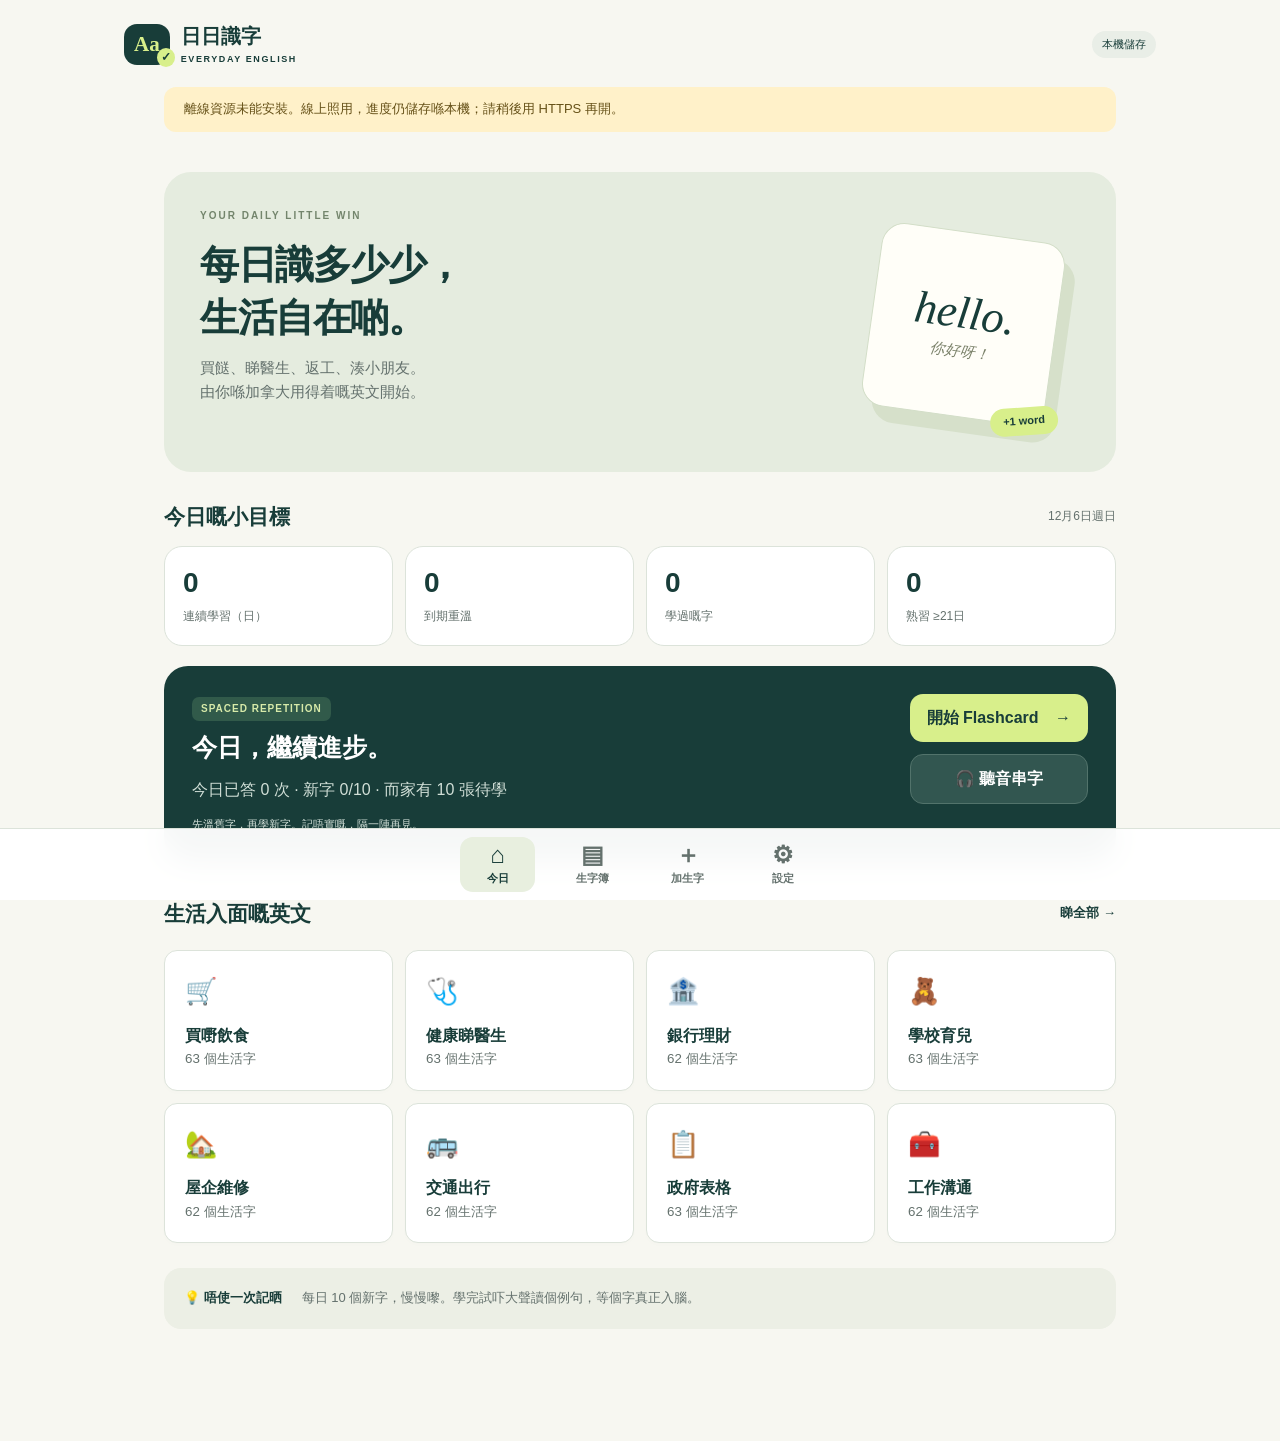
==== vocab/index.html @ 315710a2 "Add vocab app v1.0.0" ====
<!doctype html>
<html lang="zh-Hant-HK">
<head>
<meta charset="utf-8"><meta name="viewport" content="width=device-width, initial-scale=1, viewport-fit=cover"><meta name="theme-color" content="#163d39"><meta name="apple-mobile-web-app-capable" content="yes"><meta name="apple-mobile-web-app-status-bar-style" content="default"><meta name="description" content="每日少少，英文用得着。為加拿大生活而設嘅生字練習。">
<title>日日識字 · Everyday English</title><link rel="manifest" href="./manifest.webmanifest"><link rel="icon" href="./icons/icon-192.png"><link rel="apple-touch-icon" href="./icons/apple-touch-icon.png"><link rel="stylesheet" href="./styles.css"><script defer src="./core.js"></script><script defer src="./app.js"></script>
</head>
<body>
<header><a class="brand" href="./" aria-label="日日識字首頁"><span class="brand-icon">Aa<span>✓</span></span><span>日日識字<small>EVERYDAY ENGLISH</small></span></a><span id="network" class="pill">本機儲存</span></header>
<div id="notice" role="status" aria-live="polite"></div>
<main id="main">
<section id="home" class="view">
<div class="hero"><p class="eyebrow">YOUR DAILY LITTLE WIN</p><h1>每日識多少少，<br>生活自在啲。</h1><p>買餸、睇醫生、返工、湊小朋友。<br>由你喺加拿大用得着嘅英文開始。</p><div class="hero-art" aria-hidden="true"><span>hello.</span><i>你好呀！</i><b>+1 word</b></div></div>
<div class="section-heading"><h2>今日嘅小目標</h2><span id="today-label"></span></div>
<div class="stats" id="stats"></div>
<div class="study-panel"><div><span class="tag">SPACED REPETITION</span><h2 id="study-title">準備好學新字？</h2><p id="study-summary"></p></div><button id="start-flash" class="primary">開始 Flashcard <span>→</span></button><button id="start-spell" class="secondary">🎧 聽音串字</button><p class="fine">先溫舊字，再學新字。記唔實嘅，隔一陣再見。</p></div>
<div class="section-heading"><h2>生活入面嘅英文</h2><button class="text-button" data-tab="library">睇全部 →</button></div><div id="category-grid" class="category-grid"></div>
<div class="tip"><strong>💡 唔使一次記晒</strong><p>每日 10 個新字，慢慢嚟。學完試吓大聲讀個例句，等個字真正入腦。</p></div>
</section>
<section id="review" class="view" hidden>
<div class="section-heading"><button class="text-button" id="leave-review">← 返首頁</button><span id="session-count"></span></div>
<div id="review-content">
<p id="review-mode" class="eyebrow"></p><article class="flashcard" id="flashcard" tabindex="0" role="button" aria-label="揭開生字卡" aria-expanded="false"><span id="card-category" class="tag"></span><div id="card-front"><h1 id="card-word"></h1><p class="fine">輕觸揭開解釋 ↓</p></div><div id="spell-front" hidden><div class="listening-icon">🎧</div><h2>聽清楚，再串出嚟</h2><p id="spell-hint"></p></div><div id="card-back" hidden><p id="card-ipa" class="ipa"></p><h2 id="card-meaning"></h2><div class="example"><p id="card-example" lang="en"></p><p id="card-translation"></p></div><p id="card-definition" class="fine" lang="en"></p></div></article>
<div class="audio-buttons"><button id="speak" class="secondary">🔊 聽發音</button><button id="speak-slow" class="secondary">🐢 慢速</button></div>
<form id="spell-form" hidden><label for="spelling">你聽到嘅生字</label><div class="input-row"><input id="spelling" maxlength="100" autocomplete="off" autocorrect="off" autocapitalize="none" spellcheck="false" enterkeyhint="done" required><button class="primary" type="submit">對答案</button></div></form><div id="spell-feedback" aria-live="polite"></div>
<div id="ratings" class="ratings" hidden><p>你記得幾多？<span class="fine">（揀一次就會儲存）</span></p><div><button data-grade="again">唔記得<small>1 分鐘</small></button><button data-grade="hard">有啲難<small></small></button><button data-grade="good">記得<small></small></button><button data-grade="easy">好容易<small></small></button></div></div><button id="next-spell" class="primary full" hidden>下一個 →</button>
<details id="record-panel"><summary>🎙 跟住讀 · 錄音比較</summary><p class="fine">先聽原音，再錄低自己把聲比較。錄音只喺本機暫存，離開呢張卡就會清除。需要 HTTPS 同咪權限。</p><button id="record" class="secondary">開始錄音</button><span id="record-status" role="status"></span><audio id="recording" controls hidden></audio><p class="fine">冇自動評分，重點係聽節奏同重音。最多錄 30 秒。</p></details>
</div><div id="session-end" class="empty" hidden><div>🌱</div><h2>今日又進步咗！</h2><p id="end-summary"></p><button id="restart-review" class="primary">再睇到期字</button><button class="secondary" data-tab="home">返首頁</button></div>
</section>
<section id="library" class="view" hidden><div class="section-heading"><div><p class="eyebrow">YOUR WORD COLLECTION</p><h1>你嘅生字簿</h1></div><button class="primary compact" data-tab="add">＋ 加生字</button></div><label for="search">搵生字</label><input id="search" type="search" placeholder="英文或中文…" autocomplete="off"><div class="filter-row"><select id="category-filter" aria-label="按分類篩選"><option value="">全部分類</option></select><select id="source-filter" aria-label="按來源篩選"><option value="">全部生字</option><option value="own">自己加嘅</option><option value="seen">學過嘅</option><option value="due">到期重溫</option></select></div><p id="word-count" class="fine"></p><div id="word-list"></div><button id="load-more" class="secondary full" hidden>睇多啲</button></section>
<section id="add" class="view" hidden><p class="eyebrow">MAKE IT YOURS</p><h1 id="editor-title">加入你想學嘅字</h1><p>喺生活遇到唔識嘅英文？記低佢。</p><form id="word-form"><input id="edit-id" type="hidden"><label for="word-input">英文生字／短語 *</label><div class="input-row"><input id="word-input" required maxlength="100" autocomplete="off" autocapitalize="none" placeholder="例如 appointment"><button type="button" id="autofill" class="secondary">幫我搵解釋</button></div><p class="fine">撳「幫我搵」會將生字傳送至 Free Dictionary API 同 MyMemory；有例句會再翻譯。機器翻譯可能唔準，儲存前請核對；冇網亦可以自己填。</p><p id="lookup-status" role="status"></p><div class="form-grid"><div><label for="ipa-input">IPA 音標</label><input id="ipa-input" maxlength="150" placeholder="/əˈpɔɪntmənt/"></div><div><label for="pos-input">詞性</label><input id="pos-input" maxlength="80" placeholder="noun / verb / adjective"></div></div><label for="meaning-input">中文解釋 *</label><input id="meaning-input" required maxlength="500" placeholder="例如 預約"><label for="example-input">英文例句</label><textarea id="example-input" maxlength="1000" rows="2"></textarea><label for="translation-input">例句中文翻譯</label><textarea id="translation-input" maxlength="1000" rows="2"></textarea><label for="definition-input">英文解釋（可選）</label><textarea id="definition-input" maxlength="1500" rows="2"></textarea><label for="audio-input">字典發音連結（可選，HTTPS）</label><input id="audio-input" type="url" maxlength="2000" placeholder="https://…"><p class="fine">有字典音訊時，「聽發音」優先播放；慢速用裝置 TTS。字典音訊需網絡。</p><label for="category-input">分類 *</label><select id="category-input" required></select><div class="editor-actions"><button class="primary" type="submit">儲存生字</button><button class="secondary" id="cancel-edit" type="button">清空／取消</button></div></form></section>
<section id="settings" class="view" hidden><p class="eyebrow">YOUR OWN PACE</p><h1>學習設定</h1><div class="settings-panel"><label for="daily-limit">每日新字上限</label><div class="input-row"><input id="daily-limit" type="number" min="1" max="50" value="10"><button id="save-settings" class="primary">儲存</button></div><p class="fine">預設 10 個，可揀 1–50。舊字到期仍然會出；自加新字優先。降低上限唔會刪除今日已學嘅字。</p><label for="voice-select">英文發音聲線</label><select id="voice-select"><option value="">自動（優先加拿大／美式英文）</option></select><button id="test-voice" class="secondary">🔊 試聽</button><p class="fine">聲線由你部機提供。如想離線聽，先喺 iOS「設定 → 輔助使用 → 朗讀內容 → 聲音」下載英文聲線。首次發音可能要等一陣。</p></div><div class="settings-panel"><h2>備份你嘅努力</h2><p>進度同自加字只存喺呢個瀏覽器，唔會跨裝置同步。Safari 同主畫面 app 可能分開儲存；清除網站資料會遺失進度。建議定期匯出。</p><button id="export" class="secondary">↓ 匯出 JSON 備份</button><label for="import-file" class="file-label">↑ 匯入 JSON 備份（會取代現有資料）</label><input type="file" id="import-file" accept="application/json,.json"><p id="backup-status" role="status"></p></div><details class="settings-panel"><summary>點樣重溫？</summary><p>採用簡化 SM-2：唔記得 1 分鐘後再溫；有啲難稍後再見；記得／好容易會拉長間隔。呢個唔係官方 SM-2 或 FSRS。間隔達 21 日先計入「熟習」。串字答啱自動計「記得」，錯咗計「唔記得」，唔會重複計分。</p><p>每日以你部機本地日期計。連續日數按有冇答過題計，而唔係有冇開 app。卡片只係學習工具，健康、銀行等例句唔係專業建議。</p></details><div class="settings-panel"><h2>裝落主畫面</h2><p>iPhone／iPad：用 Safari 開 → 分享 → 加入主畫面。第一次開要有網絡，之後畫面、生字庫同練習可以離線用。錄音需要 HTTPS；自動搵字需要網絡。</p><p class="fine">v1.0.0 · 無帳戶 · 無廣告 · 無追蹤<br>IPA 以常見北美發音為參考，個別聲線同口音會有差異。</p><button id="check-update" class="secondary">檢查離線版本更新</button></div></section>
</main>
<nav aria-label="主選單"><button data-tab="home" class="active"><span>⌂</span>今日</button><button data-tab="library"><span>▤</span>生字簿</button><button data-tab="add"><span>＋</span>加生字</button><button data-tab="settings"><span>⚙</span>設定</button></nav>
<dialog id="word-dialog"><button id="close-dialog" class="dialog-close" aria-label="關閉">✕</button><div id="dialog-content"></div></dialog>
<noscript>呢個 app 需要 JavaScript 先可以儲存同練習生字。</noscript>
</body></html>
---- vocab/styles.css ----
:root{color-scheme:light;--ink:#183d39;--muted:#64716d;--paper:#f7f7f1;--card:#fff;--line:#dce3da;--mint:#e0efdf;--accent:#d8ef8b;--orange:#bd642f;--shadow:0 10px 35px #143e3910;font:16px/1.6 -apple-system,BlinkMacSystemFont,"Segoe UI","PingFang TC","Noto Sans TC",sans-serif}
*{box-sizing:border-box}body{margin:0;background:var(--paper);color:var(--ink);padding-bottom:calc(92px + env(safe-area-inset-bottom))}button,input,select,textarea{font:inherit}button,a,input,select,textarea,summary{-webkit-tap-highlight-color:transparent}button,summary{cursor:pointer}button{touch-action:manipulation;min-height:46px;border:0;border-radius:13px;padding:11px 17px;font-weight:650;color:var(--ink)}button:disabled{opacity:.5;cursor:wait}button:focus-visible,a:focus-visible,input:focus-visible,summary:focus-visible,select:focus-visible,.flashcard:focus-visible{outline:3px solid #b27627;outline-offset:3px}button:hover{filter:brightness(.97)}a{color:inherit}header{max-width:1080px;margin:auto;display:flex;align-items:center;justify-content:space-between;padding:24px 24px 12px}.brand{display:flex;gap:11px;align-items:center;font-size:20px;line-height:1.25;font-weight:800;text-decoration:none}.brand small{display:block;font-size:9px;letter-spacing:1.6px;margin-top:5px}.brand-icon{display:block;background:var(--ink);color:var(--accent);padding:8px 10px;border-radius:13px;position:relative;font:700 21px Georgia,serif}.brand-icon span{position:absolute;right:-5px;bottom:-2px;background:var(--accent);color:var(--ink);border-radius:50%;font-size:12px;padding:2px 4px}.pill{font-size:11px;background:#e9eee7;padding:5px 10px;border-radius:20px}main{max-width:1000px;margin:auto;padding:20px 24px}.view[hidden],[hidden]{display:none!important}h1,h2,h3,p{margin:0 0 12px}h1{font-size:32px;line-height:1.35;letter-spacing:-1px}h2{font-size:21px;line-height:1.4}h3{font-size:17px}p{color:var(--muted)}.eyebrow{font-size:10px;letter-spacing:2px;font-weight:800;color:#73856c;margin-bottom:15px}.hero{position:relative;overflow:hidden;padding:36px;border-radius:27px;background:#e5ecdf;min-height:300px}.hero h1{font-size:39px;letter-spacing:-1.5px}.hero p:not(.eyebrow){font-size:15px}.hero-art{position:absolute;right:60px;top:60px;transform:rotate(8deg);background:#fffef8;border:1px solid #d3dec8;box-shadow:12px 15px #a6bc8a40;width:185px;height:185px;border-radius:23px;display:grid;align-content:center;text-align:center}.hero-art span{font:italic 45px Georgia,serif}.hero-art i{font-size:15px;color:#7b826a}.hero-art b{position:absolute;font-size:11px;background:var(--accent);padding:5px 13px;border-radius:20px;bottom:-10px;right:-16px;transform:rotate(-12deg)}.section-heading{display:flex;justify-content:space-between;align-items:center;gap:12px;margin:30px 0 15px}.section-heading h2{margin:0}.section-heading>span{font-size:12px;color:var(--muted)}.stats{display:grid;grid-template-columns:repeat(4,1fr);gap:12px}.stat{background:#fff;border:1px solid var(--line);border-radius:18px;padding:18px}.stat strong{display:block;font-size:28px;line-height:1.3}.stat span{font-size:12px;color:var(--muted)}.study-panel{display:grid;grid-template-columns:1fr auto;gap:12px 20px;background:var(--ink);color:white;border-radius:24px;padding:28px;margin-top:20px}.study-panel>div{grid-row:span 2}.study-panel h2{font-size:25px;margin-top:9px}.study-panel p{color:#d1dfd7;margin:0}.study-panel .fine{grid-column:1/-1;font-size:11px}.study-panel .primary{background:var(--accent);color:var(--ink)}.study-panel .secondary{background:#325650;color:#fff;border-color:#52736b}.tag{display:inline-block;font-size:10px;letter-spacing:1px;font-weight:700;color:#6a7c60;background:#edf3e9;padding:4px 9px;border-radius:7px}.study-panel .tag{background:#315a4a;color:#d7eaa9}.primary{background:var(--ink);color:white}.primary span{margin-left:12px}.secondary{background:white;border:1px solid #d0dcd0}.compact{font-size:13px;padding:10px 13px}.text-button{background:none;min-height:44px;padding:6px 0;font-size:13px}.category-grid{display:grid;grid-template-columns:repeat(4,1fr);gap:12px}.category-card{background:#fff;border:1px solid var(--line);padding:20px;text-align:left;display:flex;flex-direction:column;box-shadow:0 2px 5px #143e3903}.category-card .emoji{font-size:26px;margin-bottom:10px}.category-card small{color:var(--muted);font-weight:400}.tip{display:flex;align-items:center;gap:20px;margin-top:25px;background:#ecefe5;border-radius:17px;padding:20px;font-size:13px}.tip strong{white-space:nowrap}.tip p{margin:0}.fine{font-size:12px;color:var(--muted)}nav{position:fixed;bottom:0;left:0;right:0;z-index:10;background:#fffffff5;backdrop-filter:blur(15px);border-top:1px solid var(--line);display:flex;justify-content:center;gap:20px;padding:8px 12px calc(8px + env(safe-area-inset-bottom))}nav button{display:flex;flex-direction:column;align-items:center;gap:1px;background:none;color:var(--muted);font-size:11px;min-width:75px;padding:4px 18px}nav button span{font-size:24px;line-height:1.2}nav button.active{color:var(--ink);background:#e8efdf}#notice:empty{display:none}#notice{max-width:952px;margin:10px auto;background:#fff1c9;color:#665118;padding:12px 20px;border-radius:12px;font-size:13px}#review{max-width:680px;margin:auto}.flashcard{position:relative;background:#fff;border:1px solid var(--line);border-radius:26px;box-shadow:var(--shadow);padding:30px;min-height:300px;text-align:center;overflow-wrap:anywhere}.flashcard h1{font-size:44px;margin:38px 0 18px;letter-spacing:-.6px}#card-back h2{font-size:25px}.ipa{font-family:"Arial",sans-serif;font-size:15px;margin-top:18px}.example{border-top:1px solid var(--line);padding-top:20px;margin-top:22px}.example p:first-child{font-size:19px;color:var(--ink)}.example p:last-child{font-size:14px}.audio-buttons{display:flex;gap:12px;justify-content:center;margin:20px 0}.audio-buttons button{flex:1}.ratings{margin:24px 0}.ratings>p{font-size:14px}.ratings>div{display:grid;grid-template-columns:repeat(4,1fr);gap:8px}.ratings button{padding:12px 5px;background:#f3e4d8;font-size:14px}.ratings button:nth-child(2){background:#f4edcd}.ratings button:nth-child(3){background:#e0ecdc}.ratings button:nth-child(4){background:#c9e4da}.ratings small{display:block;font-size:10px;font-weight:400}.listening-icon{font-size:48px;margin:25px 0 10px}.flashcard #spell-hint{font-size:21px}.input-row{display:flex;gap:9px;align-items:stretch}.input-row input{min-width:0;flex:1}.input-row button{flex-shrink:0}label{display:block;margin:17px 0 7px;font-size:14px;font-weight:650}input,textarea,select{width:100%;min-height:48px;border:1px solid #ced8ce;border-radius:12px;padding:11px 13px;background:white;color:var(--ink);font-size:16px}textarea{resize:vertical}.form-grid{display:grid;grid-template-columns:1fr 1fr;gap:14px}#word-form,#add>p,#add>h1{max-width:720px}#lookup-status{color:#795017;font-size:13px}#word-form .fine{margin-top:8px}.editor-actions{display:flex;gap:12px;margin-top:25px}.filter-row{display:flex;gap:12px;margin:13px 0}#word-list{display:grid;grid-template-columns:1fr 1fr;gap:10px}.word-item{width:100%;display:flex;align-items:center;justify-content:space-between;text-align:left;gap:12px;border:1px solid var(--line);background:#fff;padding:16px 18px;min-height:88px}.word-item strong{display:block;font-size:18px;overflow-wrap:anywhere}.word-item small{display:block;font-size:12px;color:var(--muted);font-weight:400}.word-item .tag{font-size:9px;white-space:nowrap}.full{width:100%;margin-top:15px}details{border:1px solid var(--line);border-radius:15px;padding:17px;margin:22px 0;background:#fff}summary{font-weight:650}details p{margin-top:12px}audio{display:block;width:100%;margin-top:15px}.empty{text-align:center;padding:65px 15px}.empty>div{font-size:55px}.empty button{margin:10px 5px}.settings-panel{background:#fff;padding:24px;border:1px solid var(--line);border-radius:20px;margin:20px 0}.settings-panel p{font-size:14px}.settings-panel label:first-child{margin-top:0}.settings-panel #daily-limit{max-width:130px}.settings-panel button{margin-top:12px}.settings-panel .input-row button{margin:0}.file-label{font-weight:400}.settings-panel input[type=file]{font-size:13px}#voice-select{margin-bottom:8px}dialog{border:1px solid var(--line);border-radius:24px;padding:28px;width:min(92vw,600px);max-height:85vh;color:var(--ink);background:var(--paper);box-shadow:var(--shadow)}dialog::backdrop{background:#123c3977}.dialog-close{float:right;background:#e7ecdf;min-width:44px}#dialog-content{padding-top:30px;overflow-wrap:anywhere}#dialog-content h1{margin-top:12px}#dialog-content .example{margin-bottom:20px}#spell-feedback{margin-top:15px}.diff{display:flex;flex-wrap:wrap;gap:4px;margin:12px 0}.diff span{font:20px/1.5 ui-monospace,monospace;background:#e1eddf;min-width:27px;text-align:center;padding:4px;border-radius:6px;white-space:pre}.diff .wrong{background:#f6deda;color:#8f2820}.diff .missing{background:#fff0c5;color:#76540e}.diff del{font-size:11px;display:block;line-height:1.1}#record-status{font-size:12px;margin-left:8px}.success{color:#2c6e40}.error{color:#9d3328}
@media(min-width:1000px){#home .hero{margin-top:5px}main{padding-top:25px}}
@media(max-width:680px){header{padding:23px 20px 10px}main{padding:14px 18px}.hero{padding:27px 24px;min-height:280px}.hero h1{font-size:31px;max-width:230px}.hero p:not(.eyebrow){font-size:13px}.hero-art{right:-28px;top:88px;width:133px;height:156px;opacity:.7}.hero-art span{font-size:35px}.hero-art i{font-size:12px}.hero .eyebrow{font-size:8px;letter-spacing:1.7px}.hero h1,.hero p{position:relative;z-index:1}.stats{gap:8px}.stat{padding:13px 9px;border-radius:14px}.stat strong{font-size:25px}.stat span{font-size:10px}.study-panel{grid-template-columns:1fr 1fr;padding:23px 20px;gap:13px 8px}.study-panel>div{grid-column:1/-1;grid-row:auto}.study-panel h2{font-size:23px}.study-panel p{font-size:13px}.study-panel button{font-size:13px;padding:12px 8px}.category-grid{grid-template-columns:1fr 1fr;gap:10px}.category-card{padding:17px}.category-card .emoji{font-size:24px;margin-bottom:4px}.tip{display:block}.tip p{margin-top:8px}.section-heading{margin-top:25px}.section-heading h2{font-size:18px}.section-heading h1{font-size:27px}h1{font-size:29px}.flashcard{padding:25px 20px;min-height:295px}.flashcard h1{font-size:37px;margin-top:35px}.flashcard .example p:first-child{font-size:17px}nav{gap:5px;justify-content:space-around}nav button{padding:5px 11px;min-width:64px}#word-list{grid-template-columns:1fr}.word-item{min-height:78px}.settings-panel{padding:20px}dialog{padding:20px}.form-grid{gap:10px}.input-row button{padding:10px 13px;font-size:13px}}
@media(prefers-reduced-motion:no-preference){.view{animation:fade .2s ease-out}@keyframes fade{from{opacity:.6;transform:translateY(4px)}to{opacity:1;transform:none}}}

/* Keep the rating controls close to the card on small touch screens. */
#review>.section-heading{margin:8px 0 12px}#review>.section-heading button{min-height:38px}#review-mode{margin-bottom:12px}
@media(max-width:680px){#review .flashcard{min-height:260px;padding:23px 18px}#review .flashcard h1{margin:24px 0 14px}#review .example{margin-top:16px;padding-top:16px}#review .ratings{margin:15px 0}#review .audio-buttons{margin:15px 0}}
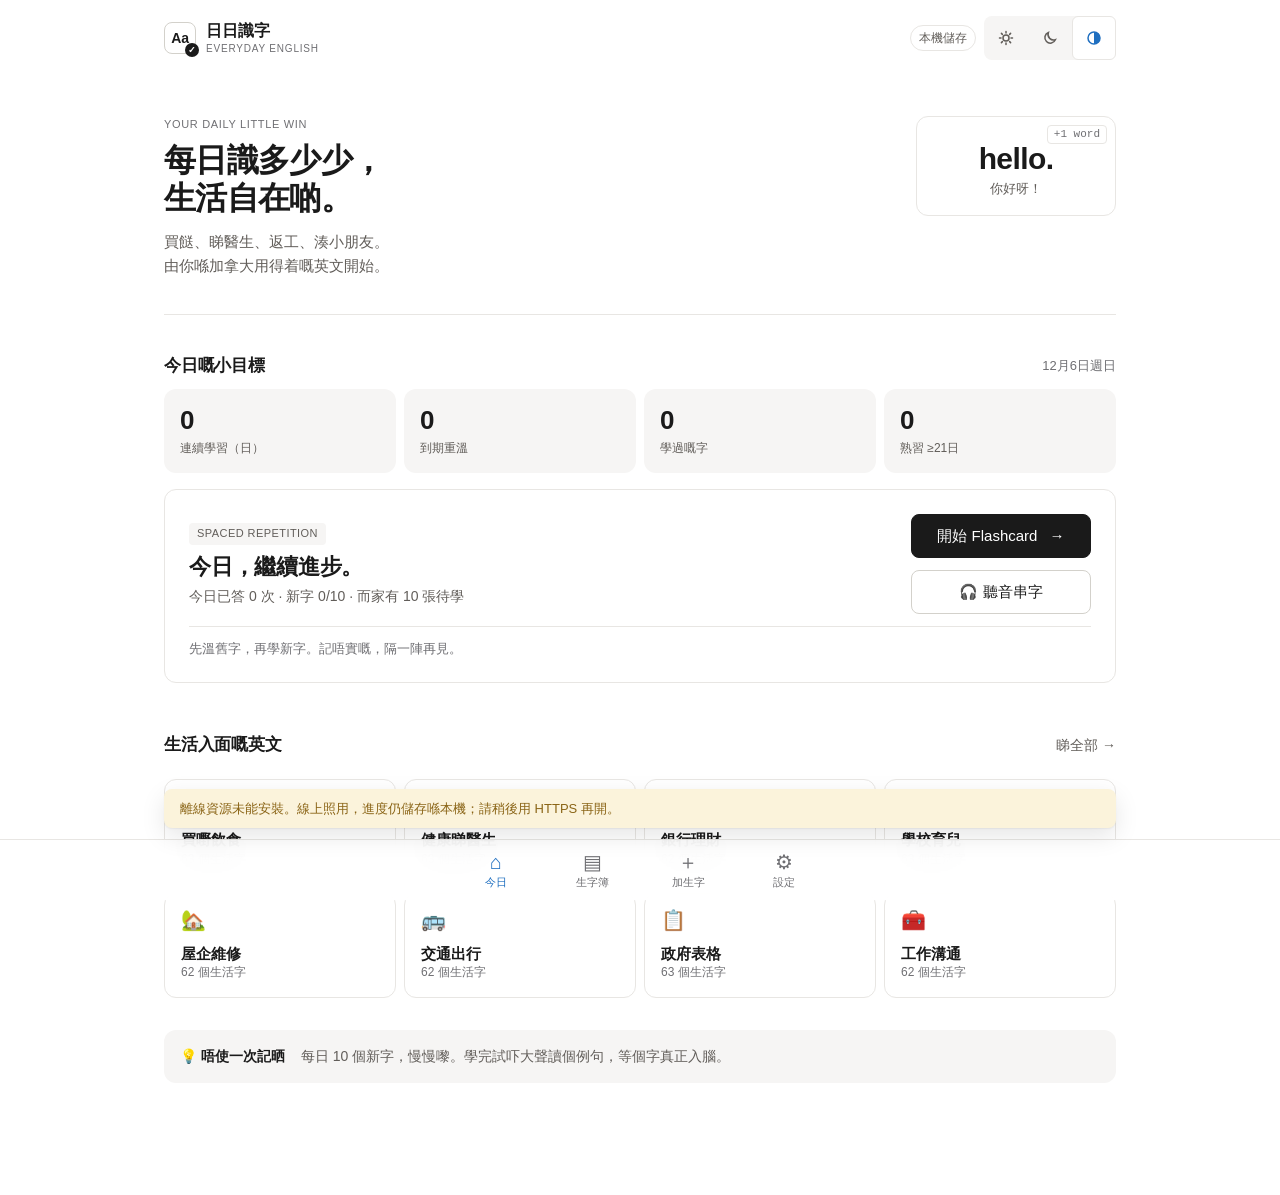
==== commit e54f0a97: "vocab v1.1.2 / Ear Trainer v1.9.3" ====
--- a/vocab/index.html
+++ b/vocab/index.html
@@ -1,12 +1,12 @@
 <!doctype html>
 <html lang="zh-Hant-HK">
 <head>
-<meta charset="utf-8"><meta name="viewport" content="width=device-width, initial-scale=1, viewport-fit=cover"><meta name="theme-color" content="#163d39"><meta name="apple-mobile-web-app-capable" content="yes"><meta name="apple-mobile-web-app-status-bar-style" content="default"><meta name="description" content="每日少少，英文用得着。為加拿大生活而設嘅生字練習。">
-<title>日日識字 · Everyday English</title><link rel="manifest" href="./manifest.webmanifest"><link rel="icon" href="./icons/icon-192.png"><link rel="apple-touch-icon" href="./icons/apple-touch-icon.png"><link rel="stylesheet" href="./styles.css"><script defer src="./core.js"></script><script defer src="./app.js"></script>
+<meta charset="utf-8"><meta name="viewport" content="width=device-width, initial-scale=1, viewport-fit=cover"><meta name="theme-color" content="#FFFFFF" media="(prefers-color-scheme: light)"><meta name="theme-color" content="#191919" media="(prefers-color-scheme: dark)"><meta name="apple-mobile-web-app-capable" content="yes"><meta name="apple-mobile-web-app-status-bar-style" content="default"><meta name="description" content="每日少少，英文用得着。為加拿大生活而設嘅生字練習。">
+<title>日日識字 · Everyday English</title><link rel="manifest" href="./manifest.webmanifest"><link rel="icon" href="./icons/icon-192.png"><link rel="apple-touch-icon" href="./icons/apple-touch-icon.png"><script>try{var t=localStorage.getItem('vocab-theme');if(t==='light'||t==='dark')document.documentElement.dataset.theme=t}catch(e){}</script><link rel="stylesheet" href="./styles.css"><script defer src="./theme.js"></script><script defer src="./phonics.js"></script><script defer src="./core.js"></script><script defer src="./app.js"></script>
 </head>
 <body>
-<header><a class="brand" href="./" aria-label="日日識字首頁"><span class="brand-icon">Aa<span>✓</span></span><span>日日識字<small>EVERYDAY ENGLISH</small></span></a><span id="network" class="pill">本機儲存</span></header>
-<div id="notice" role="status" aria-live="polite"></div>
+<header><a class="brand" href="./" aria-label="日日識字首頁"><span class="brand-icon">Aa<span>✓</span></span><span>日日識字<small>EVERYDAY ENGLISH</small></span></a><div class="header-actions"><span id="network" class="pill">本機儲存</span><div class="theme-switch header-theme" role="group" aria-label="顯示主題"><button type="button" data-theme-choice="light" aria-pressed="false" aria-label="淺色" title="淺色"><svg viewBox="0 0 16 16" width="16" height="16" aria-hidden="true" focusable="false" fill="none" stroke="currentColor" stroke-width="1.5" stroke-linecap="round"><circle cx="8" cy="8" r="3"/><path d="M8 1.5v1.5M8 13v1.5M1.5 8H3M13 8h1.5M3.4 3.4l1 1M11.6 11.6l1 1M3.4 12.6l1-1M11.6 4.4l1-1"/></svg></button><button type="button" data-theme-choice="dark" aria-pressed="false" aria-label="深色" title="深色"><svg viewBox="0 0 16 16" width="16" height="16" aria-hidden="true" focusable="false" fill="none" stroke="currentColor" stroke-width="1.5" stroke-linecap="round"><path d="M13.5 9.6A5.5 5.5 0 0 1 6.4 2.5a5.5 5.5 0 1 0 7.1 7.1z"/></svg></button><button type="button" data-theme-choice="system" aria-pressed="true" aria-label="跟系統" title="跟系統"><svg viewBox="0 0 16 16" width="16" height="16" aria-hidden="true" focusable="false" fill="none" stroke="currentColor" stroke-width="1.5" stroke-linecap="round"><circle cx="8" cy="8" r="6"/><path d="M8 2a6 6 0 0 1 0 12z" fill="currentColor" stroke="none"/></svg></button></div></div></header>
+<div id="toasts" class="toasts"><div id="notice" role="status" aria-live="polite"></div><div id="update-bar" role="status" hidden><span>有新版本，學習進度唔會受影響。</span><button id="apply-update" type="button" class="primary compact">立即更新</button></div></div>
 <main id="main">
 <section id="home" class="view">
 <div class="hero"><p class="eyebrow">YOUR DAILY LITTLE WIN</p><h1>每日識多少少，<br>生活自在啲。</h1><p>買餸、睇醫生、返工、湊小朋友。<br>由你喺加拿大用得着嘅英文開始。</p><div class="hero-art" aria-hidden="true"><span>hello.</span><i>你好呀！</i><b>+1 word</b></div></div>
@@ -19,7 +19,7 @@
 <section id="review" class="view" hidden>
 <div class="section-heading"><button class="text-button" id="leave-review">← 返首頁</button><span id="session-count"></span></div>
 <div id="review-content">
-<p id="review-mode" class="eyebrow"></p><article class="flashcard" id="flashcard" tabindex="0" role="button" aria-label="揭開生字卡" aria-expanded="false"><span id="card-category" class="tag"></span><div id="card-front"><h1 id="card-word"></h1><p class="fine">輕觸揭開解釋 ↓</p></div><div id="spell-front" hidden><div class="listening-icon">🎧</div><h2>聽清楚，再串出嚟</h2><p id="spell-hint"></p></div><div id="card-back" hidden><p id="card-ipa" class="ipa"></p><h2 id="card-meaning"></h2><div class="example"><p id="card-example" lang="en"></p><p id="card-translation"></p></div><p id="card-definition" class="fine" lang="en"></p></div></article>
+<p id="review-mode" class="eyebrow"></p><article class="flashcard" id="flashcard" tabindex="0" role="button" aria-label="揭開生字卡" aria-expanded="false"><span id="card-category" class="tag"></span><div id="card-front"><h1 id="card-word"></h1><p class="fine">輕觸揭開解釋 ↓</p></div><div id="spell-front" hidden><div class="listening-icon">🎧</div><h2>聽清楚，再串出嚟</h2><p id="spell-hint"></p></div><div id="card-back" hidden><p id="card-ipa" class="ipa"></p><h2 id="card-meaning"></h2><div class="example"><p id="card-example" lang="en"></p><p id="card-translation"></p></div><p id="card-definition" class="fine" lang="en"></p><details id="card-phonics-details" class="phonics-details"><summary>拼音點拼出嚟、點讀？</summary><div id="card-phonics"></div></details></div></article>
 <div class="audio-buttons"><button id="speak" class="secondary">🔊 聽發音</button><button id="speak-slow" class="secondary">🐢 慢速</button></div>
 <form id="spell-form" hidden><label for="spelling">你聽到嘅生字</label><div class="input-row"><input id="spelling" maxlength="100" autocomplete="off" autocorrect="off" autocapitalize="none" spellcheck="false" enterkeyhint="done" required><button class="primary" type="submit">對答案</button></div></form><div id="spell-feedback" aria-live="polite"></div>
 <div id="ratings" class="ratings" hidden><p>你記得幾多？<span class="fine">（揀一次就會儲存）</span></p><div><button data-grade="again">唔記得<small>1 分鐘</small></button><button data-grade="hard">有啲難<small></small></button><button data-grade="good">記得<small></small></button><button data-grade="easy">好容易<small></small></button></div></div><button id="next-spell" class="primary full" hidden>下一個 →</button>
@@ -27,8 +27,8 @@
 </div><div id="session-end" class="empty" hidden><div>🌱</div><h2>今日又進步咗！</h2><p id="end-summary"></p><button id="restart-review" class="primary">再睇到期字</button><button class="secondary" data-tab="home">返首頁</button></div>
 </section>
 <section id="library" class="view" hidden><div class="section-heading"><div><p class="eyebrow">YOUR WORD COLLECTION</p><h1>你嘅生字簿</h1></div><button class="primary compact" data-tab="add">＋ 加生字</button></div><label for="search">搵生字</label><input id="search" type="search" placeholder="英文或中文…" autocomplete="off"><div class="filter-row"><select id="category-filter" aria-label="按分類篩選"><option value="">全部分類</option></select><select id="source-filter" aria-label="按來源篩選"><option value="">全部生字</option><option value="own">自己加嘅</option><option value="seen">學過嘅</option><option value="due">到期重溫</option></select></div><p id="word-count" class="fine"></p><div id="word-list"></div><button id="load-more" class="secondary full" hidden>睇多啲</button></section>
-<section id="add" class="view" hidden><p class="eyebrow">MAKE IT YOURS</p><h1 id="editor-title">加入你想學嘅字</h1><p>喺生活遇到唔識嘅英文？記低佢。</p><form id="word-form"><input id="edit-id" type="hidden"><label for="word-input">英文生字／短語 *</label><div class="input-row"><input id="word-input" required maxlength="100" autocomplete="off" autocapitalize="none" placeholder="例如 appointment"><button type="button" id="autofill" class="secondary">幫我搵解釋</button></div><p class="fine">撳「幫我搵」會將生字傳送至 Free Dictionary API 同 MyMemory；有例句會再翻譯。機器翻譯可能唔準，儲存前請核對；冇網亦可以自己填。</p><p id="lookup-status" role="status"></p><div class="form-grid"><div><label for="ipa-input">IPA 音標</label><input id="ipa-input" maxlength="150" placeholder="/əˈpɔɪntmənt/"></div><div><label for="pos-input">詞性</label><input id="pos-input" maxlength="80" placeholder="noun / verb / adjective"></div></div><label for="meaning-input">中文解釋 *</label><input id="meaning-input" required maxlength="500" placeholder="例如 預約"><label for="example-input">英文例句</label><textarea id="example-input" maxlength="1000" rows="2"></textarea><label for="translation-input">例句中文翻譯</label><textarea id="translation-input" maxlength="1000" rows="2"></textarea><label for="definition-input">英文解釋（可選）</label><textarea id="definition-input" maxlength="1500" rows="2"></textarea><label for="audio-input">字典發音連結（可選，HTTPS）</label><input id="audio-input" type="url" maxlength="2000" placeholder="https://…"><p class="fine">有字典音訊時，「聽發音」優先播放；慢速用裝置 TTS。字典音訊需網絡。</p><label for="category-input">分類 *</label><select id="category-input" required></select><div class="editor-actions"><button class="primary" type="submit">儲存生字</button><button class="secondary" id="cancel-edit" type="button">清空／取消</button></div></form></section>
-<section id="settings" class="view" hidden><p class="eyebrow">YOUR OWN PACE</p><h1>學習設定</h1><div class="settings-panel"><label for="daily-limit">每日新字上限</label><div class="input-row"><input id="daily-limit" type="number" min="1" max="50" value="10"><button id="save-settings" class="primary">儲存</button></div><p class="fine">預設 10 個，可揀 1–50。舊字到期仍然會出；自加新字優先。降低上限唔會刪除今日已學嘅字。</p><label for="voice-select">英文發音聲線</label><select id="voice-select"><option value="">自動（優先加拿大／美式英文）</option></select><button id="test-voice" class="secondary">🔊 試聽</button><p class="fine">聲線由你部機提供。如想離線聽，先喺 iOS「設定 → 輔助使用 → 朗讀內容 → 聲音」下載英文聲線。首次發音可能要等一陣。</p></div><div class="settings-panel"><h2>備份你嘅努力</h2><p>進度同自加字只存喺呢個瀏覽器，唔會跨裝置同步。Safari 同主畫面 app 可能分開儲存；清除網站資料會遺失進度。建議定期匯出。</p><button id="export" class="secondary">↓ 匯出 JSON 備份</button><label for="import-file" class="file-label">↑ 匯入 JSON 備份（會取代現有資料）</label><input type="file" id="import-file" accept="application/json,.json"><p id="backup-status" role="status"></p></div><details class="settings-panel"><summary>點樣重溫？</summary><p>採用簡化 SM-2：唔記得 1 分鐘後再溫；有啲難稍後再見；記得／好容易會拉長間隔。呢個唔係官方 SM-2 或 FSRS。間隔達 21 日先計入「熟習」。串字答啱自動計「記得」，錯咗計「唔記得」，唔會重複計分。</p><p>每日以你部機本地日期計。連續日數按有冇答過題計，而唔係有冇開 app。卡片只係學習工具，健康、銀行等例句唔係專業建議。</p></details><div class="settings-panel"><h2>裝落主畫面</h2><p>iPhone／iPad：用 Safari 開 → 分享 → 加入主畫面。第一次開要有網絡，之後畫面、生字庫同練習可以離線用。錄音需要 HTTPS；自動搵字需要網絡。</p><p class="fine">v1.0.0 · 無帳戶 · 無廣告 · 無追蹤<br>IPA 以常見北美發音為參考，個別聲線同口音會有差異。</p><button id="check-update" class="secondary">檢查離線版本更新</button></div></section>
+<section id="add" class="view" hidden><p class="eyebrow">MAKE IT YOURS</p><h1 id="editor-title">加入你想學嘅字</h1><p>喺生活遇到唔識嘅英文？記低佢。</p><form id="word-form"><input id="edit-id" type="hidden"><label for="word-input">英文生字／短語 *</label><div class="input-row"><input id="word-input" required maxlength="100" autocomplete="off" autocapitalize="none" placeholder="例如 appointment"><button type="button" id="autofill" class="secondary">幫我搵解釋</button></div><p class="fine">撳「幫我搵」會將生字傳送至 Free Dictionary API 同 MyMemory；有例句會再翻譯。機器翻譯可能唔準，儲存前請核對；冇網亦可以自己填。</p><p id="lookup-status" role="status"></p><div class="form-grid"><div><label for="ipa-input">IPA 音標</label><input id="ipa-input" maxlength="150" placeholder="/əˈpɔɪntmənt/"></div><div><label for="pos-input">詞性</label><input id="pos-input" maxlength="80" placeholder="noun / verb / adjective"></div></div><label for="meaning-input">中文解釋 *</label><input id="meaning-input" required maxlength="500" placeholder="例如 預約"><label for="example-input">英文例句</label><textarea id="example-input" maxlength="1000" rows="2"></textarea><label for="translation-input">例句中文翻譯</label><textarea id="translation-input" maxlength="1000" rows="2"></textarea><label for="definition-input">英文解釋（可選）</label><textarea id="definition-input" maxlength="1500" rows="2"></textarea><label for="audio-input">字典發音連結（可選，HTTPS）</label><input id="audio-input" type="url" maxlength="2000" placeholder="https://…"><p class="fine">有字典音訊時，「聽發音」優先播放；慢速用裝置 TTS。字典音訊需網絡。</p><details class="phonics-editor"><summary>編輯拼讀分節（自加字）</summary><p class="fine">自動分節／IPA／重音只係規則估計，唔係字典。可以重新估計，再直接編輯 JSON；text 係拼法、ipa 係讀音、stress：1 主重音／2 次重音／0 非重讀；groups 係字母組。所有字母組拼埋要同音節對得上。</p><button id="generate-phonics" class="secondary" type="button">重新估計拼讀資料</button><label for="phonics-input">拼讀資料（JSON，全部可修改）</label><textarea id="phonics-input" spellcheck="false" autocapitalize="none" autocorrect="off" rows="12"></textarea><div id="editor-phonics-preview"></div></details><label for="category-input">分類 *</label><select id="category-input" required></select><div class="editor-actions"><button class="primary" type="submit">儲存生字</button><button class="secondary" id="cancel-edit" type="button">清空／取消</button></div></form></section>
+<section id="settings" class="view" hidden><p class="eyebrow">YOUR OWN PACE</p><h1>學習設定</h1><div class="settings-panel"><label for="daily-limit">每日新字上限</label><div class="input-row"><input id="daily-limit" type="number" min="1" max="50" value="10"><button id="save-settings" class="primary">儲存</button></div><p class="fine">預設 10 個，可揀 1–50。舊字到期仍然會出；自加新字優先。降低上限唔會刪除今日已學嘅字。</p><label for="speed-select">發音速度</label><select id="speed-select"><option value="normal">正常</option><option value="slow">慢</option><option value="slower">好慢</option></select><p class="fine">iPhone／iPad 用更低 rate；實際速度仍然由聲線決定。想聽清拼法，可以用「逐音節」同「逐字母」。</p><label for="voice-select">英文發音聲線</label><select id="voice-select"><option value="">自動（優先加拿大／美式英文）</option></select><button id="test-voice" class="secondary">🔊 試聽</button><p class="fine">聲線由你部機提供。如想離線聽，先喺 iOS「設定 → 輔助使用 → 朗讀內容 → 聲音」下載英文聲線。首次發音可能要等一陣。</p></div><div class="settings-panel"><h2>顯示主題</h2><div class="theme-choice" role="group" aria-label="顯示主題"><button type="button" data-theme-choice="light" aria-pressed="false">淺色</button><button type="button" data-theme-choice="dark" aria-pressed="false">深色</button><button type="button" data-theme-choice="system" aria-pressed="true">跟系統</button></div><p class="fine">預設跟系統；你揀咗嘅主題會記住喺呢部機。</p></div><div class="settings-panel"><h2>備份你嘅努力</h2><p>進度同自加字只存喺呢個瀏覽器，唔會跨裝置同步。Safari 同主畫面 app 可能分開儲存；清除網站資料會遺失進度。建議定期匯出。</p><button id="export" class="secondary">↓ 匯出 JSON 備份</button><label for="import-file" class="file-label">↑ 匯入 JSON 備份（會取代現有資料）</label><input type="file" id="import-file" accept="application/json,.json"><p id="backup-status" role="status"></p></div><details class="settings-panel"><summary>點樣重溫？</summary><p>採用簡化 SM-2：唔記得 1 分鐘後再溫；有啲難稍後再見；記得／好容易會拉長間隔。呢個唔係官方 SM-2 或 FSRS。間隔達 21 日先計入「熟習」。串字答啱自動計「記得」，錯咗計「唔記得」，唔會重複計分。</p><p>每日以你部機本地日期計。連續日數按有冇答過題計，而唔係有冇開 app。卡片只係學習工具，健康、銀行等例句唔係專業建議。</p></details><div class="settings-panel"><h2>裝落主畫面</h2><p>iPhone／iPad：用 Safari 開 → 分享 → 加入主畫面。第一次開要有網絡，之後畫面、生字庫同練習可以離線用。錄音需要 HTTPS；自動搵字同部分語音辨識需要網絡。語音辨識可能將音訊傳去瀏覽器供應商，只核對辨識文字，唔係發音評分。</p><p class="fine">v1.1.2 · 無帳戶 · 無廣告 · 無追蹤<br>IPA 以常見北美發音為參考，個別聲線同口音會有差異。</p><button id="check-update" class="secondary">檢查離線版本更新</button></div></section>
 </main>
 <nav aria-label="主選單"><button data-tab="home" class="active"><span>⌂</span>今日</button><button data-tab="library"><span>▤</span>生字簿</button><button data-tab="add"><span>＋</span>加生字</button><button data-tab="settings"><span>⚙</span>設定</button></nav>
 <dialog id="word-dialog"><button id="close-dialog" class="dialog-close" aria-label="關閉">✕</button><div id="dialog-content"></div></dialog>
--- a/vocab/styles.css
+++ b/vocab/styles.css
@@ -1,9 +1,370 @@
-:root{color-scheme:light;--ink:#183d39;--muted:#64716d;--paper:#f7f7f1;--card:#fff;--line:#dce3da;--mint:#e0efdf;--accent:#d8ef8b;--orange:#bd642f;--shadow:0 10px 35px #143e3910;font:16px/1.6 -apple-system,BlinkMacSystemFont,"Segoe UI","PingFang TC","Noto Sans TC",sans-serif}
-*{box-sizing:border-box}body{margin:0;background:var(--paper);color:var(--ink);padding-bottom:calc(92px + env(safe-area-inset-bottom))}button,input,select,textarea{font:inherit}button,a,input,select,textarea,summary{-webkit-tap-highlight-color:transparent}button,summary{cursor:pointer}button{touch-action:manipulation;min-height:46px;border:0;border-radius:13px;padding:11px 17px;font-weight:650;color:var(--ink)}button:disabled{opacity:.5;cursor:wait}button:focus-visible,a:focus-visible,input:focus-visible,summary:focus-visible,select:focus-visible,.flashcard:focus-visible{outline:3px solid #b27627;outline-offset:3px}button:hover{filter:brightness(.97)}a{color:inherit}header{max-width:1080px;margin:auto;display:flex;align-items:center;justify-content:space-between;padding:24px 24px 12px}.brand{display:flex;gap:11px;align-items:center;font-size:20px;line-height:1.25;font-weight:800;text-decoration:none}.brand small{display:block;font-size:9px;letter-spacing:1.6px;margin-top:5px}.brand-icon{display:block;background:var(--ink);color:var(--accent);padding:8px 10px;border-radius:13px;position:relative;font:700 21px Georgia,serif}.brand-icon span{position:absolute;right:-5px;bottom:-2px;background:var(--accent);color:var(--ink);border-radius:50%;font-size:12px;padding:2px 4px}.pill{font-size:11px;background:#e9eee7;padding:5px 10px;border-radius:20px}main{max-width:1000px;margin:auto;padding:20px 24px}.view[hidden],[hidden]{display:none!important}h1,h2,h3,p{margin:0 0 12px}h1{font-size:32px;line-height:1.35;letter-spacing:-1px}h2{font-size:21px;line-height:1.4}h3{font-size:17px}p{color:var(--muted)}.eyebrow{font-size:10px;letter-spacing:2px;font-weight:800;color:#73856c;margin-bottom:15px}.hero{position:relative;overflow:hidden;padding:36px;border-radius:27px;background:#e5ecdf;min-height:300px}.hero h1{font-size:39px;letter-spacing:-1.5px}.hero p:not(.eyebrow){font-size:15px}.hero-art{position:absolute;right:60px;top:60px;transform:rotate(8deg);background:#fffef8;border:1px solid #d3dec8;box-shadow:12px 15px #a6bc8a40;width:185px;height:185px;border-radius:23px;display:grid;align-content:center;text-align:center}.hero-art span{font:italic 45px Georgia,serif}.hero-art i{font-size:15px;color:#7b826a}.hero-art b{position:absolute;font-size:11px;background:var(--accent);padding:5px 13px;border-radius:20px;bottom:-10px;right:-16px;transform:rotate(-12deg)}.section-heading{display:flex;justify-content:space-between;align-items:center;gap:12px;margin:30px 0 15px}.section-heading h2{margin:0}.section-heading>span{font-size:12px;color:var(--muted)}.stats{display:grid;grid-template-columns:repeat(4,1fr);gap:12px}.stat{background:#fff;border:1px solid var(--line);border-radius:18px;padding:18px}.stat strong{display:block;font-size:28px;line-height:1.3}.stat span{font-size:12px;color:var(--muted)}.study-panel{display:grid;grid-template-columns:1fr auto;gap:12px 20px;background:var(--ink);color:white;border-radius:24px;padding:28px;margin-top:20px}.study-panel>div{grid-row:span 2}.study-panel h2{font-size:25px;margin-top:9px}.study-panel p{color:#d1dfd7;margin:0}.study-panel .fine{grid-column:1/-1;font-size:11px}.study-panel .primary{background:var(--accent);color:var(--ink)}.study-panel .secondary{background:#325650;color:#fff;border-color:#52736b}.tag{display:inline-block;font-size:10px;letter-spacing:1px;font-weight:700;color:#6a7c60;background:#edf3e9;padding:4px 9px;border-radius:7px}.study-panel .tag{background:#315a4a;color:#d7eaa9}.primary{background:var(--ink);color:white}.primary span{margin-left:12px}.secondary{background:white;border:1px solid #d0dcd0}.compact{font-size:13px;padding:10px 13px}.text-button{background:none;min-height:44px;padding:6px 0;font-size:13px}.category-grid{display:grid;grid-template-columns:repeat(4,1fr);gap:12px}.category-card{background:#fff;border:1px solid var(--line);padding:20px;text-align:left;display:flex;flex-direction:column;box-shadow:0 2px 5px #143e3903}.category-card .emoji{font-size:26px;margin-bottom:10px}.category-card small{color:var(--muted);font-weight:400}.tip{display:flex;align-items:center;gap:20px;margin-top:25px;background:#ecefe5;border-radius:17px;padding:20px;font-size:13px}.tip strong{white-space:nowrap}.tip p{margin:0}.fine{font-size:12px;color:var(--muted)}nav{position:fixed;bottom:0;left:0;right:0;z-index:10;background:#fffffff5;backdrop-filter:blur(15px);border-top:1px solid var(--line);display:flex;justify-content:center;gap:20px;padding:8px 12px calc(8px + env(safe-area-inset-bottom))}nav button{display:flex;flex-direction:column;align-items:center;gap:1px;background:none;color:var(--muted);font-size:11px;min-width:75px;padding:4px 18px}nav button span{font-size:24px;line-height:1.2}nav button.active{color:var(--ink);background:#e8efdf}#notice:empty{display:none}#notice{max-width:952px;margin:10px auto;background:#fff1c9;color:#665118;padding:12px 20px;border-radius:12px;font-size:13px}#review{max-width:680px;margin:auto}.flashcard{position:relative;background:#fff;border:1px solid var(--line);border-radius:26px;box-shadow:var(--shadow);padding:30px;min-height:300px;text-align:center;overflow-wrap:anywhere}.flashcard h1{font-size:44px;margin:38px 0 18px;letter-spacing:-.6px}#card-back h2{font-size:25px}.ipa{font-family:"Arial",sans-serif;font-size:15px;margin-top:18px}.example{border-top:1px solid var(--line);padding-top:20px;margin-top:22px}.example p:first-child{font-size:19px;color:var(--ink)}.example p:last-child{font-size:14px}.audio-buttons{display:flex;gap:12px;justify-content:center;margin:20px 0}.audio-buttons button{flex:1}.ratings{margin:24px 0}.ratings>p{font-size:14px}.ratings>div{display:grid;grid-template-columns:repeat(4,1fr);gap:8px}.ratings button{padding:12px 5px;background:#f3e4d8;font-size:14px}.ratings button:nth-child(2){background:#f4edcd}.ratings button:nth-child(3){background:#e0ecdc}.ratings button:nth-child(4){background:#c9e4da}.ratings small{display:block;font-size:10px;font-weight:400}.listening-icon{font-size:48px;margin:25px 0 10px}.flashcard #spell-hint{font-size:21px}.input-row{display:flex;gap:9px;align-items:stretch}.input-row input{min-width:0;flex:1}.input-row button{flex-shrink:0}label{display:block;margin:17px 0 7px;font-size:14px;font-weight:650}input,textarea,select{width:100%;min-height:48px;border:1px solid #ced8ce;border-radius:12px;padding:11px 13px;background:white;color:var(--ink);font-size:16px}textarea{resize:vertical}.form-grid{display:grid;grid-template-columns:1fr 1fr;gap:14px}#word-form,#add>p,#add>h1{max-width:720px}#lookup-status{color:#795017;font-size:13px}#word-form .fine{margin-top:8px}.editor-actions{display:flex;gap:12px;margin-top:25px}.filter-row{display:flex;gap:12px;margin:13px 0}#word-list{display:grid;grid-template-columns:1fr 1fr;gap:10px}.word-item{width:100%;display:flex;align-items:center;justify-content:space-between;text-align:left;gap:12px;border:1px solid var(--line);background:#fff;padding:16px 18px;min-height:88px}.word-item strong{display:block;font-size:18px;overflow-wrap:anywhere}.word-item small{display:block;font-size:12px;color:var(--muted);font-weight:400}.word-item .tag{font-size:9px;white-space:nowrap}.full{width:100%;margin-top:15px}details{border:1px solid var(--line);border-radius:15px;padding:17px;margin:22px 0;background:#fff}summary{font-weight:650}details p{margin-top:12px}audio{display:block;width:100%;margin-top:15px}.empty{text-align:center;padding:65px 15px}.empty>div{font-size:55px}.empty button{margin:10px 5px}.settings-panel{background:#fff;padding:24px;border:1px solid var(--line);border-radius:20px;margin:20px 0}.settings-panel p{font-size:14px}.settings-panel label:first-child{margin-top:0}.settings-panel #daily-limit{max-width:130px}.settings-panel button{margin-top:12px}.settings-panel .input-row button{margin:0}.file-label{font-weight:400}.settings-panel input[type=file]{font-size:13px}#voice-select{margin-bottom:8px}dialog{border:1px solid var(--line);border-radius:24px;padding:28px;width:min(92vw,600px);max-height:85vh;color:var(--ink);background:var(--paper);box-shadow:var(--shadow)}dialog::backdrop{background:#123c3977}.dialog-close{float:right;background:#e7ecdf;min-width:44px}#dialog-content{padding-top:30px;overflow-wrap:anywhere}#dialog-content h1{margin-top:12px}#dialog-content .example{margin-bottom:20px}#spell-feedback{margin-top:15px}.diff{display:flex;flex-wrap:wrap;gap:4px;margin:12px 0}.diff span{font:20px/1.5 ui-monospace,monospace;background:#e1eddf;min-width:27px;text-align:center;padding:4px;border-radius:6px;white-space:pre}.diff .wrong{background:#f6deda;color:#8f2820}.diff .missing{background:#fff0c5;color:#76540e}.diff del{font-size:11px;display:block;line-height:1.1}#record-status{font-size:12px;margin-left:8px}.success{color:#2c6e40}.error{color:#9d3328}
-@media(min-width:1000px){#home .hero{margin-top:5px}main{padding-top:25px}}
-@media(max-width:680px){header{padding:23px 20px 10px}main{padding:14px 18px}.hero{padding:27px 24px;min-height:280px}.hero h1{font-size:31px;max-width:230px}.hero p:not(.eyebrow){font-size:13px}.hero-art{right:-28px;top:88px;width:133px;height:156px;opacity:.7}.hero-art span{font-size:35px}.hero-art i{font-size:12px}.hero .eyebrow{font-size:8px;letter-spacing:1.7px}.hero h1,.hero p{position:relative;z-index:1}.stats{gap:8px}.stat{padding:13px 9px;border-radius:14px}.stat strong{font-size:25px}.stat span{font-size:10px}.study-panel{grid-template-columns:1fr 1fr;padding:23px 20px;gap:13px 8px}.study-panel>div{grid-column:1/-1;grid-row:auto}.study-panel h2{font-size:23px}.study-panel p{font-size:13px}.study-panel button{font-size:13px;padding:12px 8px}.category-grid{grid-template-columns:1fr 1fr;gap:10px}.category-card{padding:17px}.category-card .emoji{font-size:24px;margin-bottom:4px}.tip{display:block}.tip p{margin-top:8px}.section-heading{margin-top:25px}.section-heading h2{font-size:18px}.section-heading h1{font-size:27px}h1{font-size:29px}.flashcard{padding:25px 20px;min-height:295px}.flashcard h1{font-size:37px;margin-top:35px}.flashcard .example p:first-child{font-size:17px}nav{gap:5px;justify-content:space-around}nav button{padding:5px 11px;min-width:64px}#word-list{grid-template-columns:1fr}.word-item{min-height:78px}.settings-panel{padding:20px}dialog{padding:20px}.form-grid{gap:10px}.input-row button{padding:10px 13px;font-size:13px}}
-@media(prefers-reduced-motion:no-preference){.view{animation:fade .2s ease-out}@keyframes fade{from{opacity:.6;transform:translateY(4px)}to{opacity:1;transform:none}}}
-
-/* Keep the rating controls close to the card on small touch screens. */
-#review>.section-heading{margin:8px 0 12px}#review>.section-heading button{min-height:38px}#review-mode{margin-bottom:12px}
-@media(max-width:680px){#review .flashcard{min-height:260px;padding:23px 18px}#review .flashcard h1{margin:24px 0 14px}#review .example{margin-top:16px;padding-top:16px}#review .ratings{margin:15px 0}#review .audio-buttons{margin:15px 0}}
+/* 日日識字 · minimalist design system (v2 UI refresh, same tokens as Soundcheck Lab).
+   1) Tokens (light + dark)  2) Base  3) Layout & components. CSS only; class names unchanged. */
+:root{
+  color-scheme:light;
+  --font-sans:"Inter",-apple-system,"SF Pro Text","PingFang TC","Noto Sans TC","Microsoft JhengHei",sans-serif;
+  --font-mono:"Geist Mono",ui-monospace,"SF Mono",Menlo,Consolas,monospace;
+  --bg:#FFFFFF;--surface:#F6F5F4;--surface-hover:#EFEDE9;--surface-active:#E8E6E3;--elevated:#FFFFFF;
+  --text:#1A1A1A;--text-secondary:#615D59;--text-muted:#6F6F73;
+  --border:#E8E6E3;--border-strong:#D3D1CB;
+  --accent:#2383E2;--accent-text:#1F6FC0;--accent-soft:#E7F3F8;--on-accent:#FFFFFF;
+  --primary-bg:#1A1A1A;--on-primary:#FFFFFF;
+  --success:#448361;--success-text:#2F6B4B;--success-soft:#EDF3EC;
+  --warning:#C1912F;--warning-text:#8A6416;--warning-soft:#FBF3DB;
+  --danger:#D44C47;--danger-text:#B83A35;--danger-soft:#FDEBEC;
+  --nav-bg:rgba(255,255,255,.92);--backdrop:rgba(15,15,15,.32);
+  --space-1:4px;--space-2:8px;--space-3:12px;--space-4:16px;--space-5:24px;--space-6:32px;--space-7:40px;--space-8:48px;
+  --radius-sm:4px;--radius:8px;--radius-lg:12px;--radius-pill:999px;
+  --tap:44px;--dur:160ms;--ease:cubic-bezier(.2,0,0,1);
+  /* legacy aliases */
+  --ink:var(--text);--muted:var(--text-secondary);--paper:var(--bg);--card:var(--bg);--line:var(--border);
+  font:16px/1.55 var(--font-sans);
+}
+@media (prefers-color-scheme:dark){:root:not([data-theme="light"]){
+  color-scheme:dark;
+  --bg:#191919;--surface:#202020;--surface-hover:#2F2F2F;--surface-active:#373737;--elevated:#252525;
+  --text:#E6E6E6;--text-secondary:#9B9B9B;--text-muted:#8C8C8C;
+  --border:#373737;--border-strong:#4A4A4A;
+  --accent:#2383E2;--accent-text:#5AA6F0;--accent-soft:#1E3A55;
+  --primary-bg:#E6E6E6;--on-primary:#191919;
+  --success:#4DAB9A;--success-text:#6CC4A1;--success-soft:#1F332E;
+  --warning:#D9A63C;--warning-text:#E8C26A;--warning-soft:#3A3122;
+  --danger:#E5534B;--danger-text:#FF7369;--danger-soft:#3C2324;
+  --nav-bg:rgba(25,25,25,.92);--backdrop:rgba(0,0,0,.6);
+}}
+:root[data-theme="dark"]{
+  color-scheme:dark;
+  --bg:#191919;--surface:#202020;--surface-hover:#2F2F2F;--surface-active:#373737;--elevated:#252525;
+  --text:#E6E6E6;--text-secondary:#9B9B9B;--text-muted:#8C8C8C;
+  --border:#373737;--border-strong:#4A4A4A;
+  --accent:#2383E2;--accent-text:#5AA6F0;--accent-soft:#1E3A55;
+  --primary-bg:#E6E6E6;--on-primary:#191919;
+  --success:#4DAB9A;--success-text:#6CC4A1;--success-soft:#1F332E;
+  --warning:#D9A63C;--warning-text:#E8C26A;--warning-soft:#3A3122;
+  --danger:#E5534B;--danger-text:#FF7369;--danger-soft:#3C2324;
+  --nav-bg:rgba(25,25,25,.92);--backdrop:rgba(0,0,0,.6);
+}
+:root[data-theme="light"]{color-scheme:light}
+
+/* ───── base ───── */
+*{box-sizing:border-box}
+html{-webkit-text-size-adjust:100%;text-size-adjust:100%}
+body{margin:0;background:var(--bg);color:var(--text);padding-bottom:calc(88px + env(safe-area-inset-bottom));-webkit-font-smoothing:antialiased}
+button,input,select,textarea{font:inherit;color:inherit}
+button,a,input,select,textarea,summary{-webkit-tap-highlight-color:transparent}
+button,summary{cursor:pointer}
+a{color:inherit}
+.view[hidden],[hidden]{display:none!important}
+h1,h2,h3,p{margin:0 0 var(--space-3)}
+h1{font-size:28px;line-height:1.2;font-weight:600;letter-spacing:-.02em}
+h2{font-size:20px;line-height:1.3;font-weight:600;letter-spacing:-.01em}
+h3{font-size:16px;line-height:1.3;font-weight:600}
+p{color:var(--text-secondary)}
+.eyebrow{font-size:11px;letter-spacing:.06em;font-weight:500;color:var(--text-muted);margin-bottom:var(--space-2);text-transform:uppercase}
+.fine{font-size:13px;line-height:1.5;color:var(--text-muted)}
+:focus-visible{outline:2px solid var(--accent);outline-offset:2px}
+.flashcard:focus-visible{outline-offset:4px}
+
+/* buttons */
+button{touch-action:manipulation;min-height:var(--tap);border:1px solid transparent;border-radius:var(--radius);padding:10px 16px;font-size:15px;font-weight:500;line-height:1.3;background:var(--surface);color:var(--text);transition:background var(--dur) var(--ease),border-color var(--dur) var(--ease)}
+button:hover{background:var(--surface-hover)}
+button:active{background:var(--surface-active)}
+button:disabled{opacity:.45;cursor:wait}
+.primary{background:var(--primary-bg);color:var(--on-primary);border-color:var(--primary-bg)}
+.primary:hover,.primary:active{background:var(--primary-bg);opacity:.88}
+.primary span{margin-left:var(--space-2)}
+.secondary{background:var(--bg);border-color:var(--border-strong);color:var(--text)}
+.secondary:hover{background:var(--surface)}
+.compact{font-size:14px;padding:8px 12px}
+.text-button{background:none;border:0;min-height:var(--tap);padding:6px 0;font-size:14px;color:var(--text-secondary)}
+.text-button:hover{background:none;color:var(--text)}
+.full{width:100%;margin-top:var(--space-4)}
+
+/* forms */
+label{display:block;margin:var(--space-4) 0 6px;font-size:14px;font-weight:500;color:var(--text)}
+input,textarea,select{width:100%;min-height:var(--tap);border:1px solid var(--border-strong);border-radius:var(--radius);padding:10px 12px;background:var(--bg);color:var(--text);font-size:16px;line-height:1.4;transition:border-color var(--dur) var(--ease)}
+input::placeholder,textarea::placeholder{color:var(--text-muted)}
+input:focus,textarea:focus,select:focus{outline:none;border-color:var(--accent);box-shadow:0 0 0 3px var(--accent-soft)}
+select{-webkit-appearance:none;appearance:none;padding-right:36px;background-image:linear-gradient(45deg,transparent 50%,var(--text-muted) 50%),linear-gradient(135deg,var(--text-muted) 50%,transparent 50%);background-position:calc(100% - 18px) 50%,calc(100% - 13px) 50%;background-size:5px 5px;background-repeat:no-repeat}
+textarea{resize:vertical}
+.input-row{display:flex;gap:var(--space-2);align-items:stretch}
+.input-row input{min-width:0;flex:1}
+.input-row button{flex-shrink:0}
+.form-grid{display:grid;grid-template-columns:1fr 1fr;gap:var(--space-3)}
+
+/* ───── header ───── */
+header{max-width:1000px;margin:auto;display:flex;align-items:center;justify-content:space-between;gap:var(--space-3);padding:calc(var(--space-4) + env(safe-area-inset-top)) max(var(--space-5),env(safe-area-inset-right)) var(--space-2) max(var(--space-5),env(safe-area-inset-left))}
+.brand{display:flex;gap:10px;align-items:center;white-space:nowrap;font-size:16px;line-height:1.2;font-weight:600;text-decoration:none;min-height:var(--tap);min-width:0}
+.brand small{display:block;font-size:10px;font-weight:500;letter-spacing:.08em;color:var(--text-muted);margin-top:3px}
+.brand-icon{position:relative;display:grid;place-items:center;width:32px;height:32px;flex:none;border:1px solid var(--border-strong);border-radius:var(--radius);font:600 14px/1 var(--font-sans);letter-spacing:-.02em;color:var(--text);background:var(--bg)}
+.brand-icon span{position:absolute;right:-4px;bottom:-4px;width:14px;height:14px;display:grid;place-items:center;border-radius:50%;font-size:9px;line-height:1;background:var(--text);color:var(--bg)}
+.header-actions{display:flex;align-items:center;gap:var(--space-2);flex:none}
+.pill{font-size:12px;color:var(--text-secondary);border:1px solid var(--border);padding:3px 8px;border-radius:var(--radius-pill);white-space:nowrap}
+
+/* theme switch (header icons, same as Soundcheck Lab) */
+.theme-switch{display:inline-flex;gap:0;padding:0;background:var(--surface);border-radius:var(--radius)}
+.theme-switch button{position:relative;display:inline-flex;align-items:center;justify-content:center;width:var(--tap);min-width:var(--tap);height:var(--tap);min-height:var(--tap);padding:0;background:transparent;border:1px solid transparent;color:var(--text-secondary);border-radius:6px}
+.theme-switch button:hover{background:var(--surface-hover);color:var(--text)}
+.theme-switch button[aria-pressed=true]{background:var(--bg);border-color:var(--border);color:var(--accent-text)}
+.theme-switch svg{display:block;width:16px;height:16px}
+/* theme switch (settings, labelled segmented control) */
+.theme-choice{display:grid;grid-template-columns:repeat(3,1fr);gap:2px;padding:2px;background:var(--surface);border-radius:var(--radius);max-width:360px}
+.settings-panel .theme-choice button{margin:0;background:transparent;border:1px solid transparent;color:var(--text-secondary);font-size:14px}
+.settings-panel .theme-choice button:hover{color:var(--text)}
+.settings-panel .theme-choice button[aria-pressed=true]{background:var(--bg);border-color:var(--border);color:var(--accent-text)}
+.theme-choice+.fine{margin-top:var(--space-2)}
+
+/* ───── main + home ───── */
+main{max-width:1000px;margin:auto;padding:var(--space-4) max(var(--space-5),env(safe-area-inset-right)) var(--space-5) max(var(--space-5),env(safe-area-inset-left))}
+#notice:empty{display:none}
+/* N-02: notices + update bar float above the bottom nav so they are visible from any scroll position */
+.toasts{position:fixed;z-index:20;left:max(var(--space-4),env(safe-area-inset-left));right:max(var(--space-4),env(safe-area-inset-right));bottom:calc(72px + env(safe-area-inset-bottom));display:flex;flex-direction:column;gap:var(--space-2);pointer-events:none}
+.toasts>*{pointer-events:auto;width:100%;box-shadow:0 1px 2px rgba(0,0,0,.06),0 8px 24px rgba(0,0,0,.10)}
+#update-bar{max-width:952px;margin:0 auto;background:var(--elevated);display:flex;align-items:center;justify-content:space-between;gap:var(--space-3);border:1px solid var(--border);border-radius:var(--radius);padding:var(--space-2) var(--space-2) var(--space-2) var(--space-4);font-size:14px;color:var(--text)}
+#update-bar button{flex:none}
+#notice{max-width:952px;margin:0 auto;background:var(--warning-soft);color:var(--warning-text);padding:10px var(--space-4);border-radius:var(--radius);font-size:13px;line-height:1.5}
+
+.hero{position:relative;padding:var(--space-6) 0 var(--space-5);border-bottom:1px solid var(--border)}
+.hero h1{font-size:32px;line-height:1.2;letter-spacing:-.02em;margin-bottom:var(--space-3)}
+.hero p:not(.eyebrow){font-size:15px;line-height:1.6;max-width:34em}
+.hero-art{position:absolute;right:0;top:var(--space-6);width:200px;padding:var(--space-5) var(--space-4) var(--space-4);border:1px solid var(--border);border-radius:var(--radius-lg);background:var(--bg);display:grid;gap:2px;text-align:center}
+.hero-art span{font:600 30px/1.2 var(--font-sans);letter-spacing:-.02em;color:var(--text)}
+.hero-art i{font-style:normal;font-size:13px;color:var(--text-secondary)}
+.hero-art b{position:absolute;top:var(--space-2);right:var(--space-2);font:500 11px/1 var(--font-mono);color:var(--text-muted);padding:3px 6px;border:1px solid var(--border);border-radius:var(--radius-sm)}
+
+.section-heading{display:flex;justify-content:space-between;align-items:center;gap:var(--space-3);margin:var(--space-7) 0 var(--space-3)}
+.section-heading h2{margin:0;font-size:17px}
+.section-heading>span{font-size:13px;color:var(--text-muted);font-variant-numeric:tabular-nums}
+.section-heading h1{margin:0}
+
+.stats{display:grid;grid-template-columns:repeat(4,1fr);gap:var(--space-2)}
+.stat{background:var(--surface);border-radius:var(--radius-lg);padding:var(--space-4)}
+.stat strong{display:block;font-size:26px;line-height:1.2;font-weight:600;letter-spacing:-.02em;font-variant-numeric:tabular-nums}
+.stat span{display:block;font-size:12px;line-height:1.4;color:var(--text-secondary);margin-top:var(--space-1)}
+
+.study-panel{display:grid;grid-template-columns:1fr auto;gap:var(--space-3) var(--space-5);align-items:center;border:1px solid var(--border);border-radius:var(--radius-lg);padding:var(--space-5);margin-top:var(--space-4)}
+.study-panel>div{grid-row:span 2}
+.study-panel h2{font-size:22px;margin:var(--space-2) 0 var(--space-1)}
+.study-panel p{margin:0;font-size:14px}
+.study-panel button{min-width:180px}
+.study-panel .fine{grid-column:1/-1;font-size:13px;padding-top:var(--space-3);border-top:1px solid var(--border)}
+
+.tag{display:inline-block;font-size:11px;letter-spacing:.04em;font-weight:500;color:var(--text-secondary);background:var(--surface);padding:3px 8px;border-radius:var(--radius-sm);line-height:1.4}
+
+.category-grid{display:grid;grid-template-columns:repeat(4,1fr);gap:var(--space-2)}
+.category-card{background:var(--bg);border:1px solid var(--border);border-radius:var(--radius-lg);padding:var(--space-4);text-align:left;display:flex;flex-direction:column;align-items:flex-start;gap:2px;min-height:96px}
+.category-card:hover{background:var(--surface);border-color:var(--border-strong)}
+.category-card .emoji{font-size:20px;line-height:1;margin-bottom:var(--space-3)}
+.category-card strong{font-size:15px;font-weight:600}
+.category-card small{color:var(--text-muted);font-weight:400;font-size:12px}
+
+.tip{display:flex;align-items:baseline;gap:var(--space-4);margin-top:var(--space-6);background:var(--surface);border-radius:var(--radius-lg);padding:var(--space-4);font-size:14px}
+.tip strong{white-space:nowrap;font-weight:600}
+.tip p{margin:0;font-size:14px}
+
+/* ───── bottom nav ───── */
+nav{position:fixed;bottom:0;left:0;right:0;z-index:10;background:var(--nav-bg);-webkit-backdrop-filter:saturate(180%) blur(16px);backdrop-filter:saturate(180%) blur(16px);border-top:1px solid var(--border);display:flex;justify-content:center;gap:var(--space-5);padding:6px max(var(--space-3),env(safe-area-inset-right)) calc(6px + env(safe-area-inset-bottom)) max(var(--space-3),env(safe-area-inset-left))}
+nav button{display:flex;flex-direction:column;align-items:center;justify-content:center;gap:2px;background:none;border:0;color:var(--text-muted);font-size:11px;font-weight:500;min-width:72px;min-height:48px;padding:4px 12px}
+nav button:hover{background:none;color:var(--text)}
+nav button span{font-size:20px;line-height:1.1}
+nav button.active{color:var(--accent-text);background:none}
+
+/* ───── review / flashcard (hero) ───── */
+#review{max-width:560px;margin:auto}
+#review>.section-heading{margin:0 0 var(--space-2)}
+#session-count{font-family:var(--font-mono);font-size:13px}
+#review-mode{text-align:center;margin-bottom:var(--space-3)}
+.flashcard{position:relative;background:var(--bg);border:1px solid var(--border);border-radius:var(--radius-lg);padding:var(--space-6) var(--space-5);min-height:340px;text-align:center;overflow-wrap:anywhere;display:flex;flex-direction:column;justify-content:center;cursor:pointer;transition:border-color var(--dur) var(--ease)}
+.flashcard:hover{border-color:var(--border-strong)}
+.flashcard>.tag{position:absolute;top:var(--space-4);left:var(--space-4);background:none;padding:0;color:var(--text-muted)}
+.flashcard h1{font-size:48px;line-height:1.1;font-weight:600;letter-spacing:-.025em;margin:var(--space-5) 0 var(--space-4);color:var(--text)}
+#card-front .fine{margin:var(--space-5) 0 0;color:var(--text-muted)}
+#card-back{margin-top:var(--space-1)}
+#card-back h2{font-size:20px;font-weight:500;color:var(--text-secondary);margin:var(--space-2) 0 0}
+.ipa{font-family:var(--font-mono);font-size:15px;color:var(--text-muted);margin:0}
+.example{border-top:1px solid var(--border);padding-top:var(--space-5);margin-top:var(--space-5)}
+.example p:first-child{font-size:17px;line-height:1.5;color:var(--text);margin-bottom:var(--space-1)}
+.example p:last-child{font-size:14px;color:var(--text-secondary)}
+#card-definition{margin-top:var(--space-3)}
+.listening-icon{font-size:36px;margin:var(--space-3) 0 var(--space-2)}
+#spell-front h2{font-size:18px}
+.flashcard #spell-hint{font-size:20px;color:var(--text);margin:0}
+.audio-buttons{display:flex;gap:var(--space-2);justify-content:center;margin:var(--space-3) 0}
+.audio-buttons button{flex:1}
+.ratings{margin:var(--space-5) 0}
+.ratings>p{font-size:14px;color:var(--text);margin-bottom:var(--space-2)}
+.ratings>p .fine{font-size:12px}
+.ratings>div{display:grid;grid-template-columns:repeat(4,1fr);gap:var(--space-2)}
+.ratings button{padding:10px 4px;font-size:14px;background:var(--bg);border-color:var(--border-strong);display:flex;flex-direction:column;align-items:center;gap:2px}
+.ratings button::before{content:"";width:6px;height:6px;border-radius:50%;background:var(--text-muted);margin-bottom:2px}
+.ratings [data-grade=again]::before{background:var(--danger)}
+.ratings [data-grade=hard]::before{background:var(--warning)}
+.ratings [data-grade=good]::before{background:var(--success)}
+.ratings [data-grade=easy]::before{background:var(--accent)}
+.ratings button:hover{background:var(--surface)}
+.ratings small{display:block;font-size:11px;font-weight:400;color:var(--text-muted);font-family:var(--font-mono)}
+#spell-form{margin-top:var(--space-3)}
+#spell-form label{margin-top:var(--space-2)}
+#spell-feedback{margin-top:var(--space-4)}
+#spell-feedback>p{color:var(--text-secondary)}
+.diff{display:flex;flex-wrap:wrap;gap:var(--space-1);margin:var(--space-3) 0}
+.diff span{font:18px/1.5 var(--font-mono);background:var(--success-soft);color:var(--text);min-width:28px;text-align:center;padding:4px;border-radius:var(--radius-sm);white-space:pre}
+.diff .wrong{background:var(--danger-soft);color:var(--danger-text)}
+.diff .missing{background:var(--warning-soft);color:var(--warning-text)}
+.diff del{font-size:11px;display:block;line-height:1.1}
+.success{color:var(--success-text)}
+.error{color:var(--danger-text)}
+#record-status{font-size:13px;margin-left:var(--space-2);color:var(--text-secondary)}
+
+/* details / disclosure */
+details{border:1px solid var(--border);border-radius:var(--radius-lg);padding:0 var(--space-4);margin:var(--space-4) 0;background:var(--bg)}
+details[open]{padding-bottom:var(--space-4)}
+summary{font-weight:500;font-size:15px;min-height:var(--tap);display:flex;align-items:center;gap:var(--space-2);list-style:none}
+summary::-webkit-details-marker{display:none}
+summary::before{content:"";flex:none;width:6px;height:6px;border-right:1.5px solid var(--text-muted);border-bottom:1.5px solid var(--text-muted);transform:rotate(-45deg);margin-right:4px;transition:transform var(--dur) var(--ease)}
+details[open]>summary::before{transform:rotate(45deg)}
+details p{margin-top:var(--space-3)}
+audio{display:block;width:100%;margin-top:var(--space-4)}
+#record-panel button{margin-top:var(--space-2)}
+
+.empty{text-align:center;padding:var(--space-8) var(--space-4)}
+.empty>div{font-size:40px;margin-bottom:var(--space-3)}
+.empty button{margin:var(--space-2) var(--space-1)}
+
+/* ───── library ───── */
+#library>.section-heading{margin-top:var(--space-4)}
+#library>label[for=search]{margin-top:var(--space-5)}
+.filter-row{display:flex;gap:var(--space-2);margin:var(--space-2) 0 var(--space-3)}
+#word-count{margin-bottom:var(--space-2)}
+#word-list{display:grid;grid-template-columns:1fr 1fr;gap:0 var(--space-5);border-top:1px solid var(--border)}
+.word-item{width:100%;display:flex;align-items:center;justify-content:space-between;text-align:left;gap:var(--space-3);border:0;border-bottom:1px solid var(--border);border-radius:0;background:transparent;padding:var(--space-3) var(--space-1);min-height:64px}
+.word-item:hover{background:var(--surface)}
+.word-item strong{display:block;font-size:17px;font-weight:600;letter-spacing:-.01em;overflow-wrap:anywhere}
+.word-item small{display:block;font-size:13px;color:var(--text-secondary);font-weight:400;margin-top:2px}
+.word-item .tag{font-size:11px;white-space:nowrap;background:none;padding:0;color:var(--text-muted)}
+#word-list>p{padding:var(--space-5) 0}
+
+/* ───── add / editor ───── */
+#word-form,#add>p,#add>h1{max-width:640px}
+#add>h1{margin-bottom:var(--space-2)}
+#lookup-status{color:var(--warning-text);font-size:13px;margin-top:var(--space-2)}
+#word-form .fine{margin-top:var(--space-2)}
+.editor-actions{display:flex;gap:var(--space-2);margin-top:var(--space-6)}
+.phonics-editor textarea{font:16px/1.5 var(--font-mono);tab-size:2}
+.phonics-editor .phonics-panel{padding:var(--space-4)}
+.phonics-editor summary{font-size:14px}
+
+/* ───── settings ───── */
+#settings>h1{margin-bottom:var(--space-5)}
+.settings-panel{background:var(--bg);padding:var(--space-5);border:1px solid var(--border);border-radius:var(--radius-lg);margin:var(--space-3) 0}
+details.settings-panel{padding:0 var(--space-5)}
+details.settings-panel[open]{padding-bottom:var(--space-5)}
+.settings-panel h2{font-size:17px;margin-bottom:var(--space-3)}
+.settings-panel p{font-size:14px}
+.settings-panel label:first-child{margin-top:0}
+.settings-panel #daily-limit{max-width:120px}
+.settings-panel button{margin-top:var(--space-3)}
+.settings-panel .input-row button{margin:0}
+.file-label{font-weight:400;font-size:14px}
+.settings-panel input[type=file]{font-size:16px;padding:9px 10px}
+#voice-select{margin-bottom:var(--space-2)}
+
+/* ───── word dialog ───── */
+dialog{border:1px solid var(--border);border-radius:var(--radius-lg);padding:var(--space-5);width:min(calc(100vw - 32px),560px);max-height:85vh;max-height:85dvh;color:var(--text);background:var(--bg)}
+dialog::backdrop{background:var(--backdrop)}
+.dialog-close{float:right;min-width:var(--tap);padding:0;background:var(--surface);color:var(--text-secondary)}
+#word-dialog .dialog-close{position:sticky;top:0;z-index:3}
+#dialog-content{padding-top:var(--space-2);overflow-wrap:anywhere}
+#dialog-content .tag{background:none;padding:0;color:var(--text-muted)}
+#dialog-content h1{font-size:40px;line-height:1.1;letter-spacing:-.025em;margin:var(--space-4) 0 var(--space-2)}
+#dialog-content h1+p{font-family:var(--font-mono);font-size:14px;color:var(--text-muted)}
+#dialog-content h2{font-size:20px;font-weight:500;color:var(--text-secondary)}
+#dialog-content .example{margin-bottom:var(--space-5)}
+#dialog-content .phonics-panel{margin-top:var(--space-5)}
+#dialog-content>.fine{font-family:var(--font-mono);font-size:12px}
+
+/* ───── pronunciation (phonics) ───── */
+.phonics-details{margin-top:var(--space-5);text-align:left}
+.phonics-panel{text-align:left;background:var(--bg);border:1px solid var(--border);border-radius:var(--radius-lg);padding:var(--space-4);margin:var(--space-4) 0}
+.phonics-details .phonics-panel{border:0;padding:var(--space-2) 0 0;margin-bottom:0}
+.pronounce-heading{display:flex;justify-content:space-between;align-items:center;gap:var(--space-2);flex-wrap:wrap}
+.pronounce-heading .eyebrow{margin:0}
+.phonics-badge{font-size:11px;color:var(--text-secondary);border:1px solid var(--border);padding:2px 8px;border-radius:var(--radius-pill)}
+.syllable-line{display:flex;align-items:center;flex-wrap:wrap;gap:0;margin:var(--space-5) 0 var(--space-2);line-height:1.2}
+.syllable{padding:6px 4px;min-height:var(--tap);min-width:var(--tap);border-radius:6px;background:transparent;border:0;color:var(--text-secondary);font-weight:400;font-size:28px;letter-spacing:-.01em}
+.syllable:hover{background:var(--surface)}
+.syllable.stress-1{font-weight:700;color:var(--text);background:var(--surface-active)}
+.syllable.stress-2{font-weight:600;color:var(--text);text-decoration:underline;text-decoration-color:var(--border-strong);text-underline-offset:6px}
+.syllable-divider{font-size:24px;color:var(--text-muted);padding:0 2px;white-space:pre}
+.syllable.speaking-syllable{outline:2px solid var(--accent);background:var(--accent-soft);color:var(--text)}
+.phonics-ipa{font-family:var(--font-mono);font-size:14px;color:var(--text-muted);margin-bottom:var(--space-4)}
+.pronounce-controls{display:flex;align-items:center;gap:var(--space-2);flex-wrap:wrap}
+.pronounce-controls button{padding:8px 12px;font-size:14px}
+.pronounce-controls .pronounce-play{min-width:104px}
+.pronounce-controls select{width:auto;font-size:16px;min-height:var(--tap);padding:8px 34px 8px 10px}
+.phonics-actions{display:flex;flex-wrap:wrap;gap:var(--space-2);margin:var(--space-3) 0}
+.phonics-actions button{font-size:13px;padding:8px 12px}
+.phonics-caution{font-size:12px;line-height:1.6;color:var(--text-secondary);background:var(--surface);padding:var(--space-3);border-radius:var(--radius)}
+.sound-mapping{border:0;border-top:1px solid var(--border);border-radius:0;padding:var(--space-2) 0 0;margin:var(--space-4) 0}
+.sound-mapping>summary{font-size:14px}
+.sound-syllable{margin:var(--space-4) 0}
+.sound-syllable h3{font:600 15px/1.4 var(--font-mono);margin-bottom:var(--space-2);white-space:pre-wrap}
+.grapheme-row{display:grid;grid-template-columns:minmax(100px,auto) 1fr;gap:var(--space-3);margin:var(--space-2) 0;align-items:start}
+.grapheme-label{font:12px/1.5 var(--font-mono);background:var(--surface);color:var(--text);border-radius:var(--radius-sm);padding:4px 8px;white-space:pre-wrap;overflow-wrap:anywhere}
+.grapheme-label.silent-letter{background:var(--warning-soft);color:var(--warning-text)}
+.grapheme-row p{font-size:13px;line-height:1.6;margin:0}
+.pronounce-practice{border-top:1px solid var(--border);padding-top:var(--space-4)}
+.pronounce-practice button{font-size:14px;margin:0 var(--space-2) var(--space-2) 0}
+.pronounce-practice .fine{font-size:12px;margin-bottom:var(--space-2)}
+.practice-status{font-size:13px;color:var(--success-text)}
+
+/* ───── responsive ───── */
+@media(max-width:820px){
+  .hero-art{position:static;width:auto;margin-top:var(--space-5);display:flex;align-items:baseline;gap:var(--space-3);text-align:left;padding:var(--space-3) var(--space-4)}
+  .hero-art span{font-size:22px}
+  .hero-art b{position:static;margin-left:auto}
+}
+@media(max-width:680px){
+  header{padding-left:max(var(--space-4),env(safe-area-inset-left));padding-right:max(var(--space-4),env(safe-area-inset-right))}
+  main{padding-left:max(var(--space-4),env(safe-area-inset-left));padding-right:max(var(--space-4),env(safe-area-inset-right))}
+  .hero{padding:var(--space-5) 0}
+  .hero h1{font-size:28px}
+  .hero p:not(.eyebrow){font-size:15px}
+  .section-heading{margin-top:var(--space-6)}
+  .section-heading h1{font-size:24px}
+  h1{font-size:26px}
+  .stats{grid-template-columns:repeat(2,1fr)}
+  .study-panel{grid-template-columns:1fr 1fr;padding:var(--space-4);gap:var(--space-3) var(--space-2)}
+  .study-panel>div{grid-column:1/-1;grid-row:auto}
+  .study-panel h2{font-size:20px}
+  .study-panel button{min-width:0;padding:10px 8px;font-size:14px}
+  .category-grid{grid-template-columns:1fr 1fr}
+  .tip{display:block}
+  .tip p{margin-top:var(--space-1)}
+  .flashcard{padding:var(--space-6) var(--space-4) var(--space-5);min-height:300px}
+  .flashcard h1{font-size:40px;margin:var(--space-5) 0 var(--space-3)}
+  .example p:first-child{font-size:16px}
+  nav{gap:0;justify-content:space-around}
+  nav button{min-width:64px;padding:4px 8px}
+  #word-list{grid-template-columns:1fr}
+  .settings-panel{padding:var(--space-4)}
+  details.settings-panel{padding:0 var(--space-4)}
+  details.settings-panel[open]{padding-bottom:var(--space-4)}
+  dialog{padding:var(--space-4)}
+  #dialog-content h1{font-size:34px}
+  .input-row button{padding:10px 12px;font-size:14px}
+  .ratings button{font-size:13px}
+}
+@media(max-width:400px){
+  .phonics-panel{padding:var(--space-3)}
+  .syllable{font-size:24px}
+  .grapheme-row{grid-template-columns:1fr;gap:var(--space-1)}
+  .grapheme-label{justify-self:start}
+  .phonics-actions button{flex:1}
+  .pronounce-controls{gap:6px}
+}
+@media(max-width:360px){.brand small{display:none}.form-grid{grid-template-columns:1fr}}
+/* N-01: compact header so 日日識字 stays on one line with 44x44 theme buttons */
+@media(max-width:400px){.brand small{display:none}.header-actions{gap:var(--space-1)}header{gap:var(--space-2)}}
+@media(max-width:360px){#network:not(.offline){display:none}header.is-offline .brand-icon{display:none}}
+@media(prefers-reduced-motion:no-preference){.view{animation:fade .16s ease-out}@keyframes fade{from{opacity:.6;transform:translateY(2px)}to{opacity:1;transform:none}}}
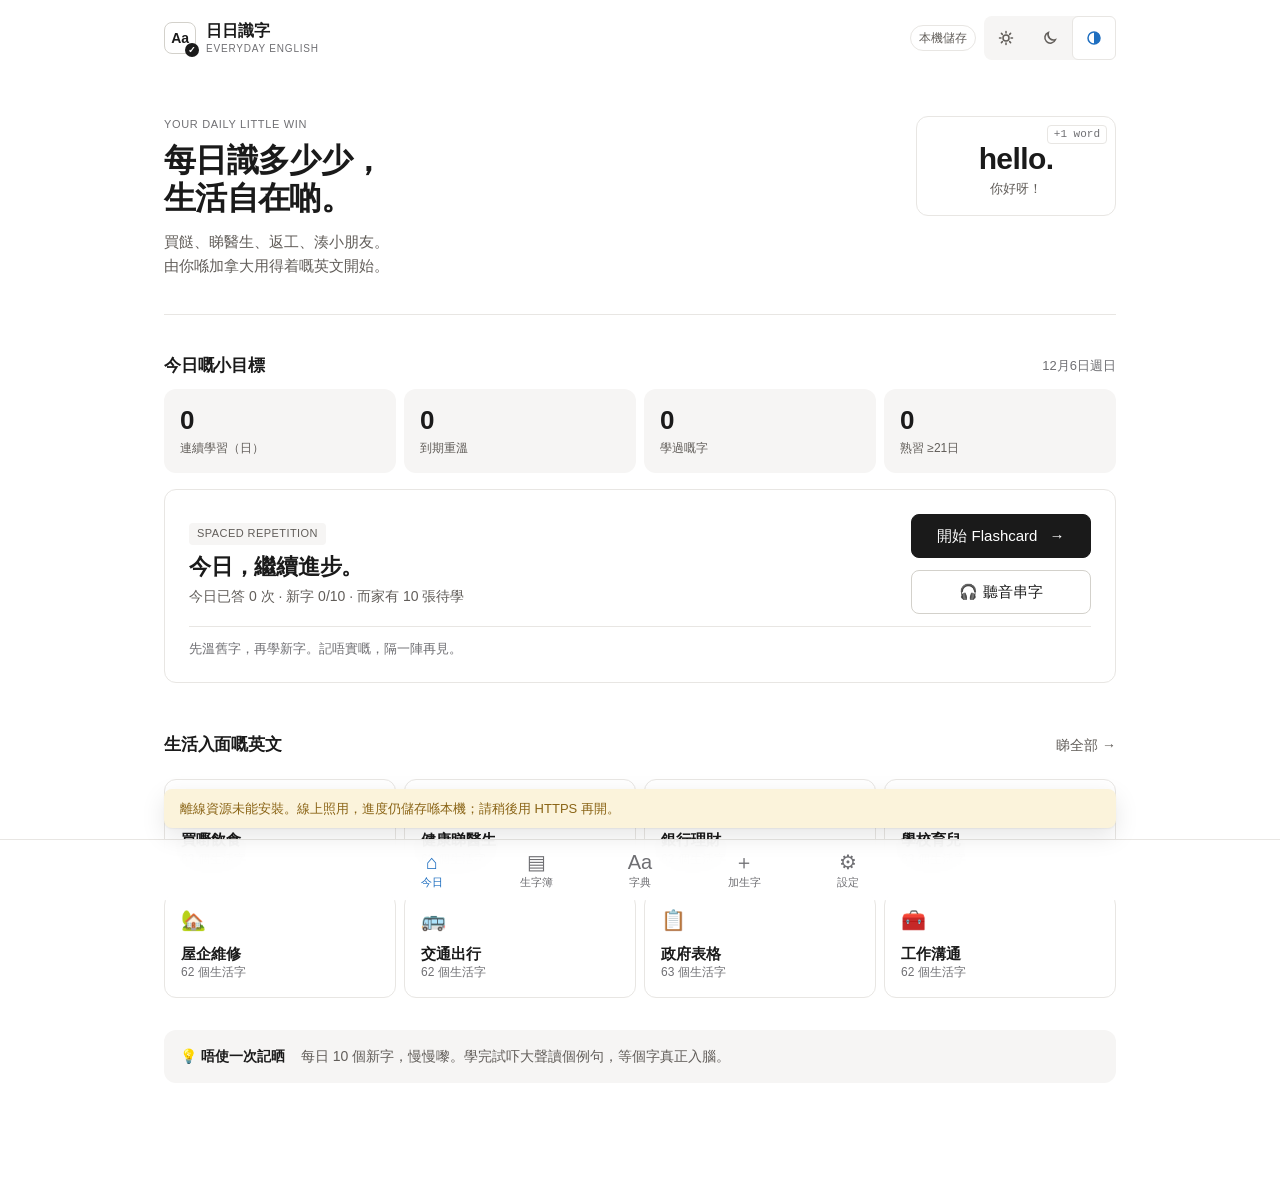
==== commit ada4e738: "vocab v1.2.0: dictionary tab" ====
--- a/vocab/index.html
+++ b/vocab/index.html
@@ -28,9 +28,10 @@
 </section>
 <section id="library" class="view" hidden><div class="section-heading"><div><p class="eyebrow">YOUR WORD COLLECTION</p><h1>你嘅生字簿</h1></div><button class="primary compact" data-tab="add">＋ 加生字</button></div><label for="search">搵生字</label><input id="search" type="search" placeholder="英文或中文…" autocomplete="off"><div class="filter-row"><select id="category-filter" aria-label="按分類篩選"><option value="">全部分類</option></select><select id="source-filter" aria-label="按來源篩選"><option value="">全部生字</option><option value="own">自己加嘅</option><option value="seen">學過嘅</option><option value="due">到期重溫</option></select></div><p id="word-count" class="fine"></p><div id="word-list"></div><button id="load-more" class="secondary full" hidden>睇多啲</button></section>
 <section id="add" class="view" hidden><p class="eyebrow">MAKE IT YOURS</p><h1 id="editor-title">加入你想學嘅字</h1><p>喺生活遇到唔識嘅英文？記低佢。</p><form id="word-form"><input id="edit-id" type="hidden"><label for="word-input">英文生字／短語 *</label><div class="input-row"><input id="word-input" required maxlength="100" autocomplete="off" autocapitalize="none" placeholder="例如 appointment"><button type="button" id="autofill" class="secondary">幫我搵解釋</button></div><p class="fine">撳「幫我搵」會將生字傳送至 Free Dictionary API 同 MyMemory；有例句會再翻譯。機器翻譯可能唔準，儲存前請核對；冇網亦可以自己填。</p><p id="lookup-status" role="status"></p><div class="form-grid"><div><label for="ipa-input">IPA 音標</label><input id="ipa-input" maxlength="150" placeholder="/əˈpɔɪntmənt/"></div><div><label for="pos-input">詞性</label><input id="pos-input" maxlength="80" placeholder="noun / verb / adjective"></div></div><label for="meaning-input">中文解釋 *</label><input id="meaning-input" required maxlength="500" placeholder="例如 預約"><label for="example-input">英文例句</label><textarea id="example-input" maxlength="1000" rows="2"></textarea><label for="translation-input">例句中文翻譯</label><textarea id="translation-input" maxlength="1000" rows="2"></textarea><label for="definition-input">英文解釋（可選）</label><textarea id="definition-input" maxlength="1500" rows="2"></textarea><label for="audio-input">字典發音連結（可選，HTTPS）</label><input id="audio-input" type="url" maxlength="2000" placeholder="https://…"><p class="fine">有字典音訊時，「聽發音」優先播放；慢速用裝置 TTS。字典音訊需網絡。</p><details class="phonics-editor"><summary>編輯拼讀分節（自加字）</summary><p class="fine">自動分節／IPA／重音只係規則估計，唔係字典。可以重新估計，再直接編輯 JSON；text 係拼法、ipa 係讀音、stress：1 主重音／2 次重音／0 非重讀；groups 係字母組。所有字母組拼埋要同音節對得上。</p><button id="generate-phonics" class="secondary" type="button">重新估計拼讀資料</button><label for="phonics-input">拼讀資料（JSON，全部可修改）</label><textarea id="phonics-input" spellcheck="false" autocapitalize="none" autocorrect="off" rows="12"></textarea><div id="editor-phonics-preview"></div></details><label for="category-input">分類 *</label><select id="category-input" required></select><div class="editor-actions"><button class="primary" type="submit">儲存生字</button><button class="secondary" id="cancel-edit" type="button">清空／取消</button></div></form></section>
-<section id="settings" class="view" hidden><p class="eyebrow">YOUR OWN PACE</p><h1>學習設定</h1><div class="settings-panel"><label for="daily-limit">每日新字上限</label><div class="input-row"><input id="daily-limit" type="number" min="1" max="50" value="10"><button id="save-settings" class="primary">儲存</button></div><p class="fine">預設 10 個，可揀 1–50。舊字到期仍然會出；自加新字優先。降低上限唔會刪除今日已學嘅字。</p><label for="speed-select">發音速度</label><select id="speed-select"><option value="normal">正常</option><option value="slow">慢</option><option value="slower">好慢</option></select><p class="fine">iPhone／iPad 用更低 rate；實際速度仍然由聲線決定。想聽清拼法，可以用「逐音節」同「逐字母」。</p><label for="voice-select">英文發音聲線</label><select id="voice-select"><option value="">自動（優先加拿大／美式英文）</option></select><button id="test-voice" class="secondary">🔊 試聽</button><p class="fine">聲線由你部機提供。如想離線聽，先喺 iOS「設定 → 輔助使用 → 朗讀內容 → 聲音」下載英文聲線。首次發音可能要等一陣。</p></div><div class="settings-panel"><h2>顯示主題</h2><div class="theme-choice" role="group" aria-label="顯示主題"><button type="button" data-theme-choice="light" aria-pressed="false">淺色</button><button type="button" data-theme-choice="dark" aria-pressed="false">深色</button><button type="button" data-theme-choice="system" aria-pressed="true">跟系統</button></div><p class="fine">預設跟系統；你揀咗嘅主題會記住喺呢部機。</p></div><div class="settings-panel"><h2>備份你嘅努力</h2><p>進度同自加字只存喺呢個瀏覽器，唔會跨裝置同步。Safari 同主畫面 app 可能分開儲存；清除網站資料會遺失進度。建議定期匯出。</p><button id="export" class="secondary">↓ 匯出 JSON 備份</button><label for="import-file" class="file-label">↑ 匯入 JSON 備份（會取代現有資料）</label><input type="file" id="import-file" accept="application/json,.json"><p id="backup-status" role="status"></p></div><details class="settings-panel"><summary>點樣重溫？</summary><p>採用簡化 SM-2：唔記得 1 分鐘後再溫；有啲難稍後再見；記得／好容易會拉長間隔。呢個唔係官方 SM-2 或 FSRS。間隔達 21 日先計入「熟習」。串字答啱自動計「記得」，錯咗計「唔記得」，唔會重複計分。</p><p>每日以你部機本地日期計。連續日數按有冇答過題計，而唔係有冇開 app。卡片只係學習工具，健康、銀行等例句唔係專業建議。</p></details><div class="settings-panel"><h2>裝落主畫面</h2><p>iPhone／iPad：用 Safari 開 → 分享 → 加入主畫面。第一次開要有網絡，之後畫面、生字庫同練習可以離線用。錄音需要 HTTPS；自動搵字同部分語音辨識需要網絡。語音辨識可能將音訊傳去瀏覽器供應商，只核對辨識文字，唔係發音評分。</p><p class="fine">v1.1.2 · 無帳戶 · 無廣告 · 無追蹤<br>IPA 以常見北美發音為參考，個別聲線同口音會有差異。</p><button id="check-update" class="secondary">檢查離線版本更新</button></div></section>
+<section id="dict" class="view" hidden><p class="eyebrow">LOOK IT UP</p><h1>字典</h1><p>輸入英文生字，睇解釋、音標同例句。查到嘅字可以即刻 Save 落你嘅生字簿，之後用 flashcard 同聽音串字練習。</p><form id="dict-form"><label for="dict-query">搵英文生字</label><div class="input-row"><input id="dict-query" type="search" maxlength="100" autocomplete="off" autocorrect="off" autocapitalize="none" spellcheck="false" enterkeyhint="search" placeholder="例如 serendipity" required><button id="dict-search" class="primary" type="submit">查字典</button></div></form><div id="dict-lang" class="dict-lang" role="group" aria-label="解釋語言"><button type="button" data-dict-lang="en" aria-pressed="false">淨英文</button><button type="button" data-dict-lang="zh" aria-pressed="true">中英</button></div><p id="dict-status" role="status" aria-live="polite"></p><div id="dict-result" hidden></div><div id="dict-recent"><div class="section-heading"><h2>最近查過</h2><button type="button" id="dict-clear-recent" class="text-button" hidden>清除紀錄</button></div><p id="dict-recent-empty" class="fine">未有查過嘅字。查完會出現喺呢度，方便再睇。</p><ul id="dict-recent-list" class="dict-recent-list"></ul></div></section>
+<section id="settings" class="view" hidden><p class="eyebrow">YOUR OWN PACE</p><h1>學習設定</h1><div class="settings-panel"><label for="daily-limit">每日新字上限</label><div class="input-row"><input id="daily-limit" type="number" min="1" max="50" value="10"><button id="save-settings" class="primary">儲存</button></div><p class="fine">預設 10 個，可揀 1–50。舊字到期仍然會出；自加新字優先。降低上限唔會刪除今日已學嘅字。</p><label for="speed-select">發音速度</label><select id="speed-select"><option value="normal">正常</option><option value="slow">慢</option><option value="slower">好慢</option></select><p class="fine">iPhone／iPad 用更低 rate；實際速度仍然由聲線決定。想聽清拼法，可以用「逐音節」同「逐字母」。</p><label for="voice-select">英文發音聲線</label><select id="voice-select"><option value="">自動（優先加拿大／美式英文）</option></select><button id="test-voice" class="secondary">🔊 試聽</button><p class="fine">聲線由你部機提供。如想離線聽，先喺 iOS「設定 → 輔助使用 → 朗讀內容 → 聲音」下載英文聲線。首次發音可能要等一陣。</p></div><div class="settings-panel"><h2>顯示主題</h2><div class="theme-choice" role="group" aria-label="顯示主題"><button type="button" data-theme-choice="light" aria-pressed="false">淺色</button><button type="button" data-theme-choice="dark" aria-pressed="false">深色</button><button type="button" data-theme-choice="system" aria-pressed="true">跟系統</button></div><p class="fine">預設跟系統；你揀咗嘅主題會記住喺呢部機。</p></div><div class="settings-panel"><h2>備份你嘅努力</h2><p>進度同自加字只存喺呢個瀏覽器，唔會跨裝置同步。Safari 同主畫面 app 可能分開儲存；清除網站資料會遺失進度。建議定期匯出。</p><button id="export" class="secondary">↓ 匯出 JSON 備份</button><label for="import-file" class="file-label">↑ 匯入 JSON 備份（會取代現有資料）</label><input type="file" id="import-file" accept="application/json,.json"><p id="backup-status" role="status"></p></div><details class="settings-panel"><summary>點樣重溫？</summary><p>採用簡化 SM-2：唔記得 1 分鐘後再溫；有啲難稍後再見；記得／好容易會拉長間隔。呢個唔係官方 SM-2 或 FSRS。間隔達 21 日先計入「熟習」。串字答啱自動計「記得」，錯咗計「唔記得」，唔會重複計分。</p><p>每日以你部機本地日期計。連續日數按有冇答過題計，而唔係有冇開 app。卡片只係學習工具，健康、銀行等例句唔係專業建議。</p></details><div class="settings-panel"><h2>裝落主畫面</h2><p>iPhone／iPad：用 Safari 開 → 分享 → 加入主畫面。第一次開要有網絡，之後畫面、生字庫同練習可以離線用。錄音需要 HTTPS；字典、自動搵字同部分語音辨識需要網絡。語音辨識可能將音訊傳去瀏覽器供應商，只核對辨識文字，唔係發音評分。</p><p class="fine">v1.2.0 · 無帳戶 · 無廣告 · 無追蹤<br>IPA 以常見北美發音為參考，個別聲線同口音會有差異。</p><button id="check-update" class="secondary">檢查離線版本更新</button></div></section>
 </main>
-<nav aria-label="主選單"><button data-tab="home" class="active"><span>⌂</span>今日</button><button data-tab="library"><span>▤</span>生字簿</button><button data-tab="add"><span>＋</span>加生字</button><button data-tab="settings"><span>⚙</span>設定</button></nav>
+<nav aria-label="主選單"><button data-tab="home" class="active"><span>⌂</span>今日</button><button data-tab="library"><span>▤</span>生字簿</button><button data-tab="dict"><span>Aa</span>字典</button><button data-tab="add"><span>＋</span>加生字</button><button data-tab="settings"><span>⚙</span>設定</button></nav>
 <dialog id="word-dialog"><button id="close-dialog" class="dialog-close" aria-label="關閉">✕</button><div id="dialog-content"></div></dialog>
 <noscript>呢個 app 需要 JavaScript 先可以儲存同練習生字。</noscript>
 </body></html>
--- a/vocab/styles.css
+++ b/vocab/styles.css
@@ -163,8 +163,8 @@
 .tip p{margin:0;font-size:14px}
 
 /* ───── bottom nav ───── */
-nav{position:fixed;bottom:0;left:0;right:0;z-index:10;background:var(--nav-bg);-webkit-backdrop-filter:saturate(180%) blur(16px);backdrop-filter:saturate(180%) blur(16px);border-top:1px solid var(--border);display:flex;justify-content:center;gap:var(--space-5);padding:6px max(var(--space-3),env(safe-area-inset-right)) calc(6px + env(safe-area-inset-bottom)) max(var(--space-3),env(safe-area-inset-left))}
-nav button{display:flex;flex-direction:column;align-items:center;justify-content:center;gap:2px;background:none;border:0;color:var(--text-muted);font-size:11px;font-weight:500;min-width:72px;min-height:48px;padding:4px 12px}
+nav{position:fixed;bottom:0;left:0;right:0;z-index:10;background:var(--nav-bg);-webkit-backdrop-filter:saturate(180%) blur(16px);backdrop-filter:saturate(180%) blur(16px);border-top:1px solid var(--border);display:flex;justify-content:center;gap:var(--space-2);padding:6px max(var(--space-2),env(safe-area-inset-right)) calc(6px + env(safe-area-inset-bottom)) max(var(--space-2),env(safe-area-inset-left))}
+nav button{display:flex;flex-direction:column;align-items:center;justify-content:center;gap:2px;background:none;border:0;color:var(--text-muted);font-size:11px;font-weight:500;min-width:0;flex:1;max-width:96px;min-height:48px;padding:4px 6px}
 nav button:hover{background:none;color:var(--text)}
 nav button span{font-size:20px;line-height:1.1}
 nav button.active{color:var(--accent-text);background:none}
@@ -345,7 +345,7 @@
   .flashcard h1{font-size:40px;margin:var(--space-5) 0 var(--space-3)}
   .example p:first-child{font-size:16px}
   nav{gap:0;justify-content:space-around}
-  nav button{min-width:64px;padding:4px 8px}
+  nav button{min-width:0;flex:1;max-width:88px;padding:4px 2px}
   #word-list{grid-template-columns:1fr}
   .settings-panel{padding:var(--space-4)}
   details.settings-panel{padding:0 var(--space-4)}
@@ -367,4 +367,40 @@
 /* N-01: compact header so 日日識字 stays on one line with 44x44 theme buttons */
 @media(max-width:400px){.brand small{display:none}.header-actions{gap:var(--space-1)}header{gap:var(--space-2)}}
 @media(max-width:360px){#network:not(.offline){display:none}header.is-offline .brand-icon{display:none}}
+/* ───── dictionary ───── */
+#dict{max-width:640px}
+#dict>h1{margin-bottom:var(--space-2)}
+.dict-lang{display:grid;grid-template-columns:1fr 1fr;gap:2px;padding:2px;background:var(--surface);border-radius:var(--radius);max-width:280px;margin:var(--space-4) 0}
+.dict-lang button{margin:0;background:transparent;border:1px solid transparent;color:var(--text-secondary);font-size:14px}
+.dict-lang button:hover{color:var(--text)}
+.dict-lang button[aria-pressed=true]{background:var(--bg);border-color:var(--border);color:var(--accent-text)}
+#dict-status{min-height:1.5em;font-size:13px;color:var(--text-secondary);margin:var(--space-3) 0}
+#dict-status:empty{min-height:0;margin-bottom:0}
+#dict-status.is-error{color:var(--danger-text)}
+.dict-entry{border:1px solid var(--border);border-radius:var(--radius-lg);padding:var(--space-5);margin:var(--space-3) 0}
+.dict-entry h2{font-size:32px;letter-spacing:-.02em;margin:0 0 var(--space-2);color:var(--text);overflow-wrap:anywhere}
+.dict-meaning{font-size:20px;font-weight:500;color:var(--text-secondary);margin:var(--space-2) 0 var(--space-3)}
+.dict-pos{margin:var(--space-5) 0 0;padding-top:var(--space-4);border-top:1px solid var(--border)}
+.dict-pos:first-of-type{margin-top:var(--space-4)}
+.dict-pos h3{font-size:13px;letter-spacing:.04em;text-transform:uppercase;color:var(--text-muted);margin:0 0 var(--space-3);font-weight:500}
+.dict-def{margin:0 0 var(--space-4)}
+.dict-def>p{margin:0;color:var(--text)}
+.dict-def .dict-zh-line{font-size:14px;color:var(--text-secondary);margin-top:4px}
+.dict-def .example{margin-top:var(--space-2);padding-top:var(--space-2);border-top:0}
+.dict-def .example p:first-child{font-size:15px}
+.dict-actions{display:flex;gap:var(--space-2);margin-top:var(--space-4);flex-wrap:wrap}
+.dict-actions .primary,.dict-actions #dict-save{flex:1;min-width:140px}
+#dict-recent{margin-top:var(--space-5)}
+#dict-recent .section-heading{margin-top:0}
+#dict-recent h2{font-size:17px}
+.dict-recent-list{display:flex;flex-wrap:wrap;gap:var(--space-2);margin:0;padding:0;list-style:none}
+.dict-recent-list li{margin:0;padding:0}
+.dict-recent-list button{font-size:14px}
+@media(max-width:680px){
+  nav button{min-width:0;flex:1;max-width:88px;padding:4px 2px}
+}
+@media(max-width:400px){
+  .dict-entry{padding:var(--space-4)}
+  .dict-entry h2{font-size:28px}
+}
 @media(prefers-reduced-motion:no-preference){.view{animation:fade .16s ease-out}@keyframes fade{from{opacity:.6;transform:translateY(2px)}to{opacity:1;transform:none}}}
